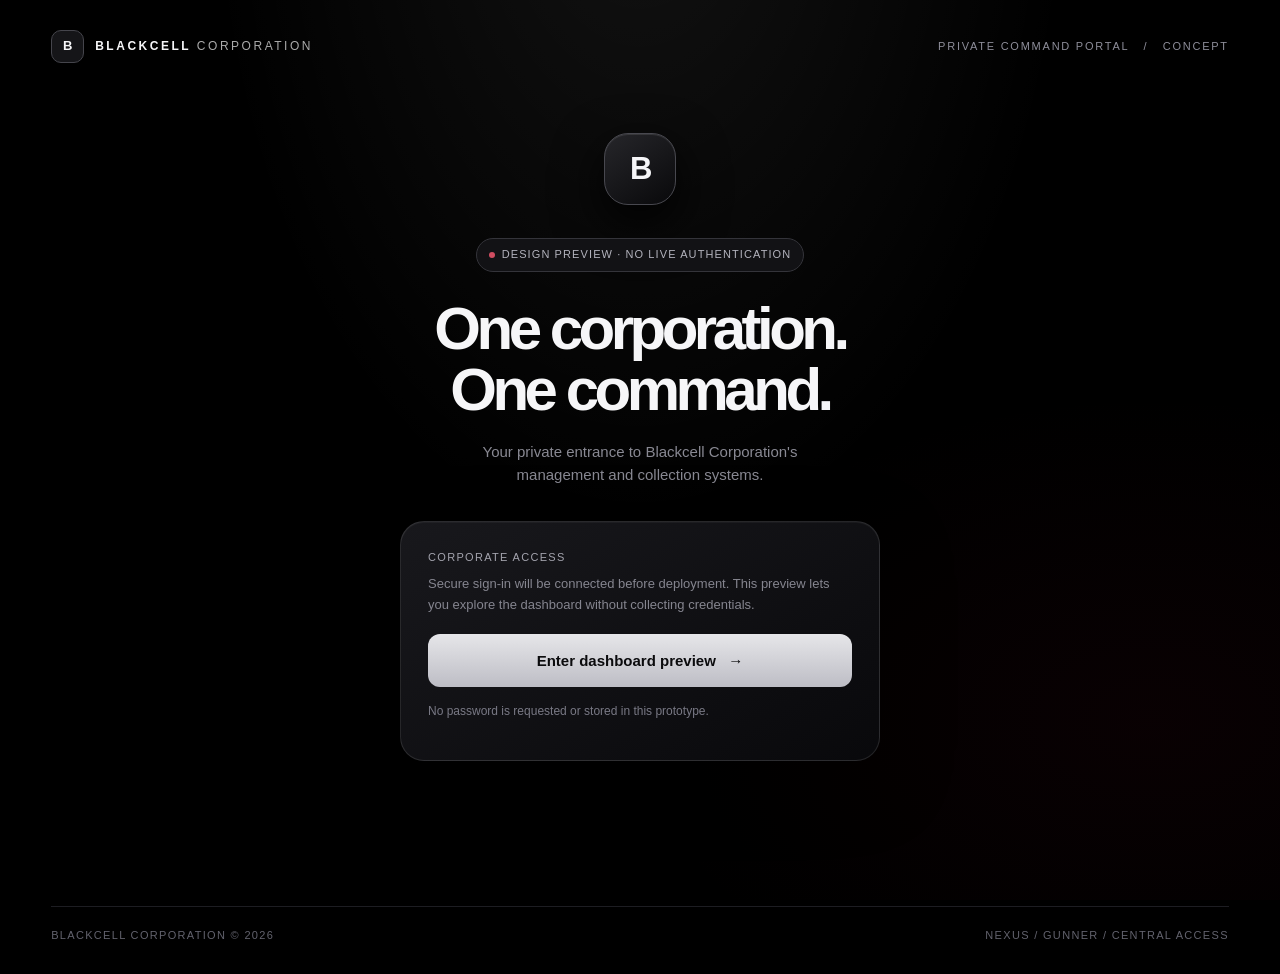
==== index.html @ 1ad99048 "Add files via upload" ====
<!doctype html>
<html lang="en"><head><meta charset="utf-8"><meta name="viewport" content="width=device-width, initial-scale=1"><meta name="theme-color" content="#000000"><title>BLACKCELL CORPORATION — Command Portal</title>
<style>
:root{color-scheme:dark;--bg:#000;--white:#f6f6f8;--muted:#85858f;--line:rgba(255,255,255,.115);--glass:rgba(22,22,26,.68);--ruby:#9e2639;--ruby2:#d44c60}*{box-sizing:border-box}html{min-height:100%;background:#000}body{margin:0;background:#000;color:var(--white);font:15px/1.55 -apple-system,BlinkMacSystemFont,"Segoe UI",sans-serif;min-height:100vh}button,a{font:inherit}button{cursor:pointer}a{text-decoration:none;color:inherit}.ambient{position:fixed;inset:0;pointer-events:none;background:radial-gradient(ellipse at 50% -18%,rgba(255,255,255,.075),transparent 48%),radial-gradient(ellipse at 90% 80%,rgba(119,11,33,.075),transparent 32%)}.frame{position:relative;max-width:1340px;margin:auto;padding:30px clamp(19px,4vw,68px)}.top{display:flex;justify-content:space-between;align-items:center;gap:20px}.brand{display:flex;align-items:center;gap:11px;letter-spacing:.21em;font-weight:800;font-size:12px}.brandicon{width:33px;height:33px;border:1px solid #45454c;border-radius:10px;display:grid;place-items:center;font-size:13px;letter-spacing:0;background:#151518}.mini{font-size:11px;letter-spacing:.16em;text-transform:uppercase;color:#8e8e9a}.quietbtn{border:1px solid var(--line);background:#101012;color:#c9c9d2;padding:10px 15px;border-radius:12px}.quietbtn:hover,.secondary:hover{border-color:#aaa}.auth{min-height:calc(100vh - 112px);display:flex;align-items:center;justify-content:center;padding:70px 0 90px}.login{width:min(480px,100%);text-align:center}.emblem{width:72px;height:72px;border-radius:24px;margin:0 auto 33px;background:linear-gradient(145deg,#26262a,#09090b);border:1px solid #48484f;box-shadow:0 18px 50px #000, inset 0 1px rgba(255,255,255,.1);display:grid;place-items:center;font-size:31px;font-weight:800;letter-spacing:-.08em}.title{font-size:clamp(38px,7vw,60px);line-height:1.02;font-weight:720;letter-spacing:-.075em;margin:0}.sub{color:#898993;max-width:400px;margin:20px auto 35px}.panel{border:1px solid var(--line);border-radius:24px;background:linear-gradient(150deg,rgba(29,29,34,.83),rgba(10,10,13,.88));box-shadow:0 22px 70px rgba(0,0,0,.45),inset 0 1px rgba(255,255,255,.04);backdrop-filter:blur(22px)}.loginbox{text-align:left;padding:27px}.inputlabel{display:block;font-size:11px;letter-spacing:.12em;color:#a4a4ae;text-transform:uppercase;margin:0 0 8px}input{display:block;background:#09090c;border:1px solid #33333b;border-radius:12px;color:#eee;width:100%;padding:15px 16px;font-size:15px;outline:none;margin-bottom:16px}input:focus{border-color:#b4b4bd}.primary{background:linear-gradient(#e6e6e9,#bdbdc5);color:#0b0b0d;border:0;border-radius:12px;font-weight:750;padding:15px;width:100%;transition:filter .2s}.primary:hover{filter:brightness(1.1)}.muted{color:var(--muted)}.helper{font-size:12px;color:#797985;margin-top:15px}.preview{display:inline-flex;align-items:center;gap:7px;border-radius:100px;border:1px solid #34343a;background:#121215;padding:7px 12px;font-size:11px;letter-spacing:.1em;color:#b3b3bd;margin-bottom:26px}.preview:before{content:'';width:6px;height:6px;background:#d04d61;border-radius:50%}.dash{display:none;padding:70px 0}.dash.visible{display:block}.auth.hidden{display:none}.eye{display:flex;justify-content:space-between;gap:15px;align-items:start;margin-bottom:32px}.dash h1{font-size:clamp(40px,6vw,70px);letter-spacing:-.073em;line-height:1.06;margin:10px 0 16px;font-weight:720}.dash .lead{font-size:15px;color:#9b9ba5;max-width:720px}.status{font-size:11px;border:1px solid #39393f;padding:8px 12px;border-radius:30px;color:#bbbbc4;white-space:nowrap}.dot{display:inline-block;width:7px;height:7px;background:#8fae98;border-radius:50%;margin-right:6px}.cards{display:grid;grid-template-columns:repeat(2,minmax(0,1fr));gap:18px}.card{position:relative;padding:28px;min-height:350px;display:flex;flex-direction:column;overflow:hidden}.card:before{content:'';position:absolute;width:230px;height:230px;border-radius:50%;right:-100px;top:-110px;background:radial-gradient(circle,rgba(255,255,255,.045),transparent 70%);pointer-events:none}.card .id{display:flex;justify-content:space-between;align-items:center}.sym{width:48px;height:48px;border-radius:15px;background:#25252b;display:grid;place-items:center;border:1px solid #42424b;font-size:23px}.tag{font-size:10px;letter-spacing:.12em;color:#babac4;text-transform:uppercase;border:1px solid #34343c;border-radius:30px;padding:7px 9px}.card h2{font-size:34px;letter-spacing:-.055em;line-height:1.08;margin:34px 0 12px}.card p{color:#9999a5;margin:0 0 26px;max-width:420px}.actions{display:flex;flex-wrap:wrap;gap:10px;margin-top:auto}.launch{display:inline-flex;align-items:center;justify-content:center;border:1px solid #9c9ca6;background:#d4d4da;color:#0b0b0c;border-radius:12px;font-weight:750;padding:12px 18px}.launch:hover{background:white}.secondary{background:#17171d;border:1px solid #3c3c45;color:#d6d6dd;border-radius:12px;padding:12px 18px}.lower{display:grid;grid-template-columns:1.35fr 1fr;gap:18px;margin-top:18px}.minor{padding:25px}.minor h3{font-size:18px;letter-spacing:-.03em;margin:5px 0 10px}.linkline{display:flex;justify-content:space-between;align-items:center;border-top:1px solid #24242a;padding:13px 0;color:#b7b7c1;gap:10px}.linkline a:hover{color:#fff}.footer{display:flex;justify-content:space-between;flex-wrap:wrap;gap:12px;border-top:1px solid #1d1d22;margin-top:55px;padding-top:20px;font-size:11px;letter-spacing:.12em;text-transform:uppercase;color:#62626d}.warning{margin:24px 0 0;border-left:2px solid #b3495d;padding:12px 15px;background:#180e11;color:#c9a6ae;font-size:12px;border-radius:0 9px 9px 0}.modal{position:fixed;inset:0;background:rgba(0,0,0,.8);display:none;align-items:center;justify-content:center;z-index:4;padding:15px}.modal.show{display:flex}.modalbox{width:min(560px,100%);padding:28px}.modal h3{font-size:25px;margin:0 0 9px;letter-spacing:-.04em}.modal p{color:#adaeb8}.modal input{margin-top:8px}.modal button{margin-top:4px}.hide{display:none!important}@media(max-width:760px){.cards,.lower{grid-template-columns:1fr}.dash{padding-top:42px}.eye{flex-wrap:wrap}.card{min-height:310px}.top .mini{display:none}.card h2{font-size:31px}}@media(prefers-reduced-motion:reduce){*{scroll-behavior:auto!important;transition:none!important}}
</style></head>
<body><div class="ambient"></div><div class="frame"><header class="top"><a class="brand" href="index.html" aria-label="Blackcell Corporation"><span class="brandicon">B</span><span>BLACKCELL <span style="font-weight:400;color:#aaa">CORPORATION</span></span></a><div class="mini">PRIVATE COMMAND PORTAL &nbsp; / &nbsp; CONCEPT</div><button class="quietbtn hide" id="signout">Sign out</button></header>
<main><section class="auth" id="auth"><div class="login"><div class="emblem">B</div><div class="preview">DESIGN PREVIEW · NO LIVE AUTHENTICATION</div><h1 class="title">One corporation.<br>One command.</h1><p class="sub">Your private entrance to Blackcell Corporation's management and collection systems.</p><div class="panel loginbox"><div class="inputlabel">Corporate access</div><p class="muted" style="margin:0 0 19px;font-size:13px">Secure sign-in will be connected before deployment. This preview lets you explore the dashboard without collecting credentials.</p><button class="primary" id="demo">Enter dashboard preview &nbsp; →</button><p class="helper">No password is requested or stored in this prototype.</p></div></div></section>
<section class="dash" id="dash"><div class="eye"><div><div class="mini">BLACKCELL CORPORATION / ADMIN COMMAND</div><h1>Command Center<span style="color:#aa3043">.</span></h1><p class="lead">One central entrance. Two independent systems. Keep NEXUS operations and Gunner's collections separate while opening either workspace in a single click.</p></div><div class="status"><span class="dot"></span> PRIVATE PREVIEW</div></div>
<div class="cards"><article class="panel card"><div class="id"><div class="sym">▦</div><span class="tag">Management system</span></div><h2>NEXUS</h2><p>BLACKCELL CORPORATION · Inmate profiles, facilities, communications, financial center, reports, and operational management.</p><div class="actions"><button class="launch" id="nexusLaunch">Open NEXUS &nbsp; ↗</button><button class="secondary" id="nexusConfigure">Set NEXUS link</button></div></article>
<article class="panel card"><div class="id"><div class="sym">◇</div><span class="tag">Collection system</span></div><h2>Gunner Thompson</h2><p>Uniform and inmate galleries, personal ratings, photo analysis, biography, and the evolving Gunner AI experience.</p><div class="actions"><a class="launch" href="https://pjs7zyw62m-del.github.io/Gunner-Collection-Portal/" target="_blank" rel="noopener noreferrer">Open Collections &nbsp; ↗</a><a class="secondary" href="https://pjs7zyw62m-del.github.io/Gunner-Thompson-AI/" target="_blank" rel="noopener noreferrer">Open AI Chat ↗</a></div></article></div>
<div class="lower"><section class="panel minor"><div class="mini">QUICK ACCESS</div><h3>Your workspaces</h3><div class="linkline"><span>Gunner · Uniform Gallery</span><a href="https://pjs7zyw62m-del.github.io/Gunner-Collection-Portal/uniforms.html" target="_blank" rel="noopener noreferrer">Launch ↗</a></div><div class="linkline"><span>Gunner · Inmate Gallery</span><a href="https://pjs7zyw62m-del.github.io/Gunner-Collection-Portal/inmates.html" target="_blank" rel="noopener noreferrer">Launch ↗</a></div><div class="linkline"><span>Gunner · Live Dolphin Chat</span><a href="https://pjs7zyw62m-del.github.io/Gunner-Thompson-AI/" target="_blank" rel="noopener noreferrer">Launch ↗</a></div></section><section class="panel minor"><div class="mini">SYSTEM NOTES</div><h3>Designed to stay separate</h3><p class="muted">Your existing NEXUS and Gunner websites remain on their current repositories. This portal is a central launch point—not a replacement for either system.</p><p class="muted" style="font-size:12px">Phase 2 will connect your actual login and carefully migrate the custom domain after confirming the NEXUS destination.</p></section></div>
<div class="warning"><strong>Prototype security notice:</strong> This demo is not an authentication system. Do not deploy it to blackcellcorp.com as a private login until server-verified authentication and access rules are connected. The NEXUS destination must also be confirmed before moving the current domain.</div>
</section></main><footer class="footer"><span>BLACKCELL CORPORATION © 2026</span><span>NEXUS / GUNNER / CENTRAL ACCESS</span></footer></div>
<div class="modal" id="linkModal" role="dialog" aria-modal="true" aria-labelledby="modalTitle"><div class="panel modalbox"><div class="mini">NEXUS DESTINATION</div><h3 id="modalTitle">Set your NEXUS URL</h3><p>This setting is only saved in your current browser for this preview. Use the actual non-portal URL for NEXUS so the two sites don't loop back to each other.</p><label for="nexusUrl" class="inputlabel">NEXUS WEBSITE URL</label><input id="nexusUrl" type="url" placeholder="https://..." spellcheck="false"><p class="helper" id="urlError" aria-live="polite"></p><div class="actions" style="justify-content:flex-end"><button class="secondary" id="cancelModal">Cancel</button><button class="launch" id="saveModal">Save URL</button></div></div></div>
<script>
(()=>{'use strict';const $=x=>document.getElementById(x);const auth=$('auth'),dash=$('dash'),signout=$('signout'),modal=$('linkModal');function showDashboard(on){auth.classList.toggle('hidden',on);dash.classList.toggle('visible',on);signout.classList.toggle('hide',!on);window.scrollTo(0,0)}$('demo').addEventListener('click',()=>showDashboard(true));signout.addEventListener('click',()=>showDashboard(false));function validUrl(v){try{let u=new URL(v);return (u.protocol==='https:'||u.protocol==='http:')?u.href:null}catch{return null}}const key='blackcell_portal_preview_nexus_url';function saved(){try{return localStorage.getItem(key)||''}catch{return ''}}function store(v){try{localStorage.setItem(key,v);return true}catch{return false}}function openModal(){$('nexusUrl').value=saved();$('urlError').textContent='';modal.classList.add('show');$('nexusUrl').focus()}function closeModal(){modal.classList.remove('show')}$('nexusConfigure').addEventListener('click',openModal);$('nexusLaunch').addEventListener('click',()=>{const url=validUrl(saved());if(!url){openModal();return}window.open(url,'_blank','noopener,noreferrer')});$('cancelModal').addEventListener('click',closeModal);$('saveModal').addEventListener('click',()=>{let url=validUrl($('nexusUrl').value.trim());if(!url){$('urlError').textContent='Enter a complete URL starting with https://';return}if(new URL(url).hostname.replace(/^www\./,'')==='blackcellcorp.com'){$('urlError').textContent='That address will become this portal. Choose NEXUS’s own destination URL instead.';return}if(store(url)){closeModal()}else{$('urlError').textContent='Browser storage unavailable. This preview cannot remember the link.'}});modal.addEventListener('click',e=>{if(e.target===modal)closeModal()});document.addEventListener('keydown',e=>{if(e.key==='Escape')closeModal()});})();
</script></body></html>
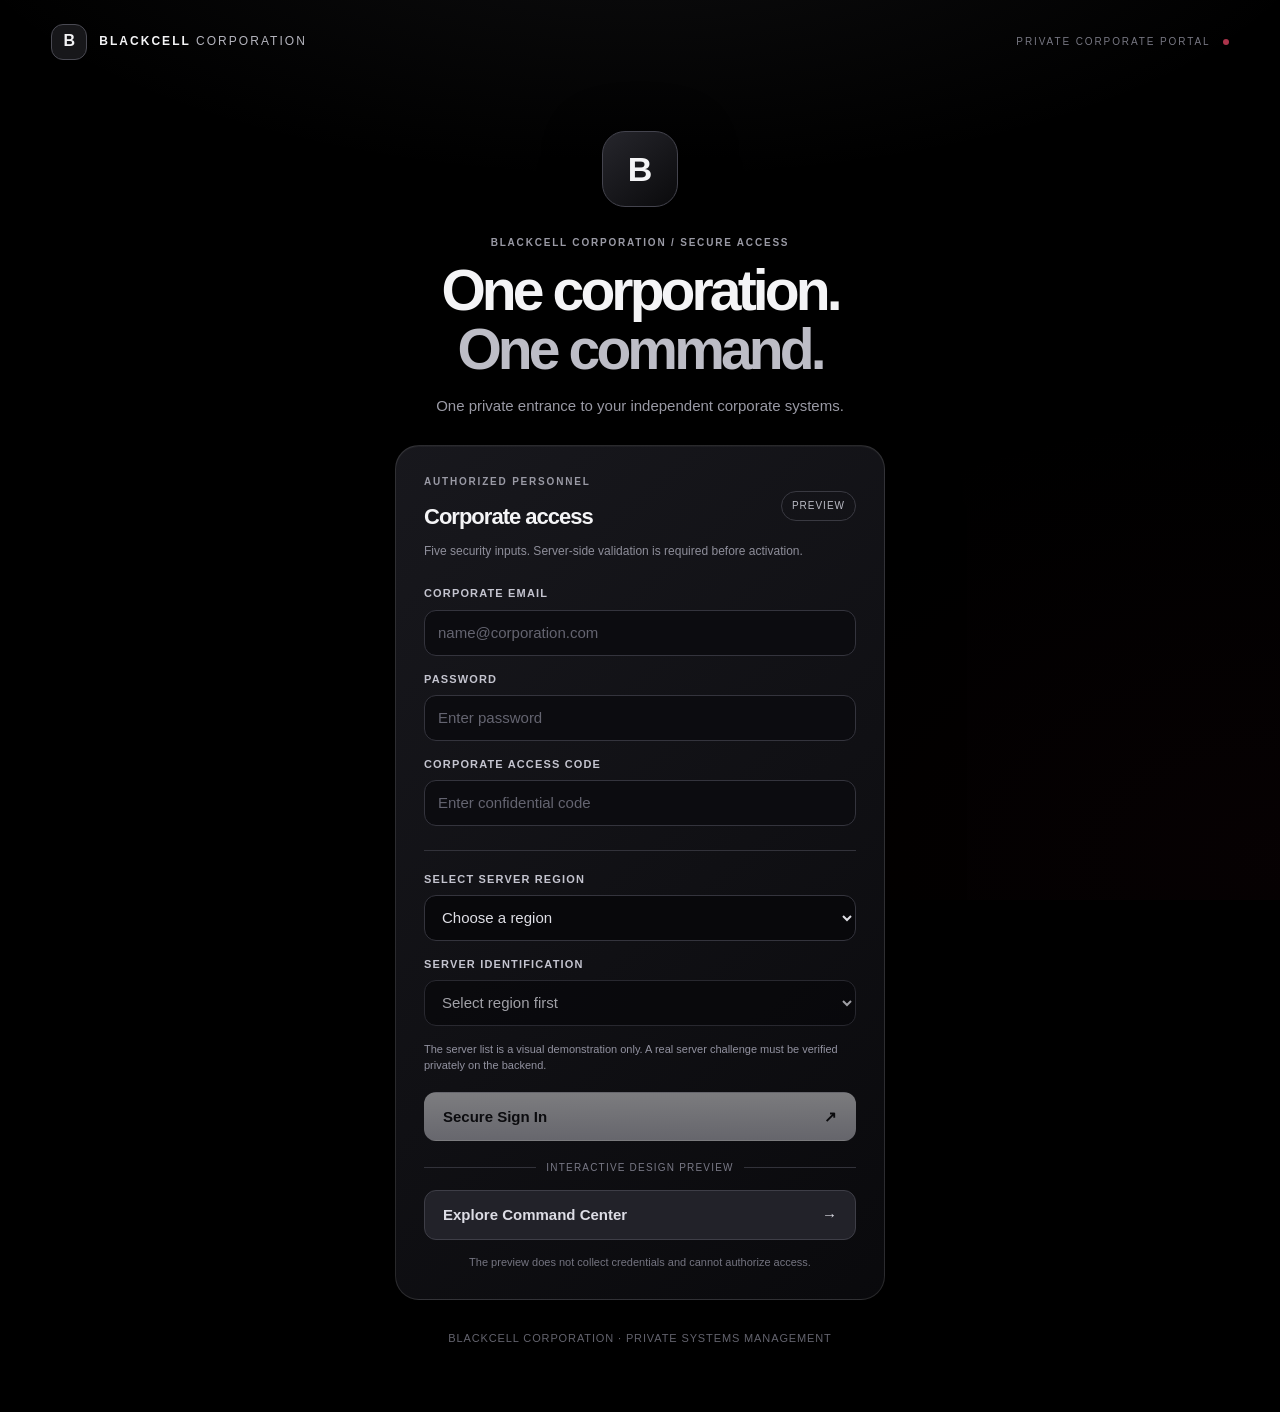
==== commit 2995b7b8: "Add files via upload" ====
--- a/index.html
+++ b/index.html
@@ -1,17 +1 @@
-<!doctype html>
-<html lang="en"><head><meta charset="utf-8"><meta name="viewport" content="width=device-width, initial-scale=1"><meta name="theme-color" content="#000000"><title>BLACKCELL CORPORATION — Command Portal</title>
-<style>
-:root{color-scheme:dark;--bg:#000;--white:#f6f6f8;--muted:#85858f;--line:rgba(255,255,255,.115);--glass:rgba(22,22,26,.68);--ruby:#9e2639;--ruby2:#d44c60}*{box-sizing:border-box}html{min-height:100%;background:#000}body{margin:0;background:#000;color:var(--white);font:15px/1.55 -apple-system,BlinkMacSystemFont,"Segoe UI",sans-serif;min-height:100vh}button,a{font:inherit}button{cursor:pointer}a{text-decoration:none;color:inherit}.ambient{position:fixed;inset:0;pointer-events:none;background:radial-gradient(ellipse at 50% -18%,rgba(255,255,255,.075),transparent 48%),radial-gradient(ellipse at 90% 80%,rgba(119,11,33,.075),transparent 32%)}.frame{position:relative;max-width:1340px;margin:auto;padding:30px clamp(19px,4vw,68px)}.top{display:flex;justify-content:space-between;align-items:center;gap:20px}.brand{display:flex;align-items:center;gap:11px;letter-spacing:.21em;font-weight:800;font-size:12px}.brandicon{width:33px;height:33px;border:1px solid #45454c;border-radius:10px;display:grid;place-items:center;font-size:13px;letter-spacing:0;background:#151518}.mini{font-size:11px;letter-spacing:.16em;text-transform:uppercase;color:#8e8e9a}.quietbtn{border:1px solid var(--line);background:#101012;color:#c9c9d2;padding:10px 15px;border-radius:12px}.quietbtn:hover,.secondary:hover{border-color:#aaa}.auth{min-height:calc(100vh - 112px);display:flex;align-items:center;justify-content:center;padding:70px 0 90px}.login{width:min(480px,100%);text-align:center}.emblem{width:72px;height:72px;border-radius:24px;margin:0 auto 33px;background:linear-gradient(145deg,#26262a,#09090b);border:1px solid #48484f;box-shadow:0 18px 50px #000, inset 0 1px rgba(255,255,255,.1);display:grid;place-items:center;font-size:31px;font-weight:800;letter-spacing:-.08em}.title{font-size:clamp(38px,7vw,60px);line-height:1.02;font-weight:720;letter-spacing:-.075em;margin:0}.sub{color:#898993;max-width:400px;margin:20px auto 35px}.panel{border:1px solid var(--line);border-radius:24px;background:linear-gradient(150deg,rgba(29,29,34,.83),rgba(10,10,13,.88));box-shadow:0 22px 70px rgba(0,0,0,.45),inset 0 1px rgba(255,255,255,.04);backdrop-filter:blur(22px)}.loginbox{text-align:left;padding:27px}.inputlabel{display:block;font-size:11px;letter-spacing:.12em;color:#a4a4ae;text-transform:uppercase;margin:0 0 8px}input{display:block;background:#09090c;border:1px solid #33333b;border-radius:12px;color:#eee;width:100%;padding:15px 16px;font-size:15px;outline:none;margin-bottom:16px}input:focus{border-color:#b4b4bd}.primary{background:linear-gradient(#e6e6e9,#bdbdc5);color:#0b0b0d;border:0;border-radius:12px;font-weight:750;padding:15px;width:100%;transition:filter .2s}.primary:hover{filter:brightness(1.1)}.muted{color:var(--muted)}.helper{font-size:12px;color:#797985;margin-top:15px}.preview{display:inline-flex;align-items:center;gap:7px;border-radius:100px;border:1px solid #34343a;background:#121215;padding:7px 12px;font-size:11px;letter-spacing:.1em;color:#b3b3bd;margin-bottom:26px}.preview:before{content:'';width:6px;height:6px;background:#d04d61;border-radius:50%}.dash{display:none;padding:70px 0}.dash.visible{display:block}.auth.hidden{display:none}.eye{display:flex;justify-content:space-between;gap:15px;align-items:start;margin-bottom:32px}.dash h1{font-size:clamp(40px,6vw,70px);letter-spacing:-.073em;line-height:1.06;margin:10px 0 16px;font-weight:720}.dash .lead{font-size:15px;color:#9b9ba5;max-width:720px}.status{font-size:11px;border:1px solid #39393f;padding:8px 12px;border-radius:30px;color:#bbbbc4;white-space:nowrap}.dot{display:inline-block;width:7px;height:7px;background:#8fae98;border-radius:50%;margin-right:6px}.cards{display:grid;grid-template-columns:repeat(2,minmax(0,1fr));gap:18px}.card{position:relative;padding:28px;min-height:350px;display:flex;flex-direction:column;overflow:hidden}.card:before{content:'';position:absolute;width:230px;height:230px;border-radius:50%;right:-100px;top:-110px;background:radial-gradient(circle,rgba(255,255,255,.045),transparent 70%);pointer-events:none}.card .id{display:flex;justify-content:space-between;align-items:center}.sym{width:48px;height:48px;border-radius:15px;background:#25252b;display:grid;place-items:center;border:1px solid #42424b;font-size:23px}.tag{font-size:10px;letter-spacing:.12em;color:#babac4;text-transform:uppercase;border:1px solid #34343c;border-radius:30px;padding:7px 9px}.card h2{font-size:34px;letter-spacing:-.055em;line-height:1.08;margin:34px 0 12px}.card p{color:#9999a5;margin:0 0 26px;max-width:420px}.actions{display:flex;flex-wrap:wrap;gap:10px;margin-top:auto}.launch{display:inline-flex;align-items:center;justify-content:center;border:1px solid #9c9ca6;background:#d4d4da;color:#0b0b0c;border-radius:12px;font-weight:750;padding:12px 18px}.launch:hover{background:white}.secondary{background:#17171d;border:1px solid #3c3c45;color:#d6d6dd;border-radius:12px;padding:12px 18px}.lower{display:grid;grid-template-columns:1.35fr 1fr;gap:18px;margin-top:18px}.minor{padding:25px}.minor h3{font-size:18px;letter-spacing:-.03em;margin:5px 0 10px}.linkline{display:flex;justify-content:space-between;align-items:center;border-top:1px solid #24242a;padding:13px 0;color:#b7b7c1;gap:10px}.linkline a:hover{color:#fff}.footer{display:flex;justify-content:space-between;flex-wrap:wrap;gap:12px;border-top:1px solid #1d1d22;margin-top:55px;padding-top:20px;font-size:11px;letter-spacing:.12em;text-transform:uppercase;color:#62626d}.warning{margin:24px 0 0;border-left:2px solid #b3495d;padding:12px 15px;background:#180e11;color:#c9a6ae;font-size:12px;border-radius:0 9px 9px 0}.modal{position:fixed;inset:0;background:rgba(0,0,0,.8);display:none;align-items:center;justify-content:center;z-index:4;padding:15px}.modal.show{display:flex}.modalbox{width:min(560px,100%);padding:28px}.modal h3{font-size:25px;margin:0 0 9px;letter-spacing:-.04em}.modal p{color:#adaeb8}.modal input{margin-top:8px}.modal button{margin-top:4px}.hide{display:none!important}@media(max-width:760px){.cards,.lower{grid-template-columns:1fr}.dash{padding-top:42px}.eye{flex-wrap:wrap}.card{min-height:310px}.top .mini{display:none}.card h2{font-size:31px}}@media(prefers-reduced-motion:reduce){*{scroll-behavior:auto!important;transition:none!important}}
-</style></head>
-<body><div class="ambient"></div><div class="frame"><header class="top"><a class="brand" href="index.html" aria-label="Blackcell Corporation"><span class="brandicon">B</span><span>BLACKCELL <span style="font-weight:400;color:#aaa">CORPORATION</span></span></a><div class="mini">PRIVATE COMMAND PORTAL &nbsp; / &nbsp; CONCEPT</div><button class="quietbtn hide" id="signout">Sign out</button></header>
-<main><section class="auth" id="auth"><div class="login"><div class="emblem">B</div><div class="preview">DESIGN PREVIEW · NO LIVE AUTHENTICATION</div><h1 class="title">One corporation.<br>One command.</h1><p class="sub">Your private entrance to Blackcell Corporation's management and collection systems.</p><div class="panel loginbox"><div class="inputlabel">Corporate access</div><p class="muted" style="margin:0 0 19px;font-size:13px">Secure sign-in will be connected before deployment. This preview lets you explore the dashboard without collecting credentials.</p><button class="primary" id="demo">Enter dashboard preview &nbsp; →</button><p class="helper">No password is requested or stored in this prototype.</p></div></div></section>
-<section class="dash" id="dash"><div class="eye"><div><div class="mini">BLACKCELL CORPORATION / ADMIN COMMAND</div><h1>Command Center<span style="color:#aa3043">.</span></h1><p class="lead">One central entrance. Two independent systems. Keep NEXUS operations and Gunner's collections separate while opening either workspace in a single click.</p></div><div class="status"><span class="dot"></span> PRIVATE PREVIEW</div></div>
-<div class="cards"><article class="panel card"><div class="id"><div class="sym">▦</div><span class="tag">Management system</span></div><h2>NEXUS</h2><p>BLACKCELL CORPORATION · Inmate profiles, facilities, communications, financial center, reports, and operational management.</p><div class="actions"><button class="launch" id="nexusLaunch">Open NEXUS &nbsp; ↗</button><button class="secondary" id="nexusConfigure">Set NEXUS link</button></div></article>
-<article class="panel card"><div class="id"><div class="sym">◇</div><span class="tag">Collection system</span></div><h2>Gunner Thompson</h2><p>Uniform and inmate galleries, personal ratings, photo analysis, biography, and the evolving Gunner AI experience.</p><div class="actions"><a class="launch" href="https://pjs7zyw62m-del.github.io/Gunner-Collection-Portal/" target="_blank" rel="noopener noreferrer">Open Collections &nbsp; ↗</a><a class="secondary" href="https://pjs7zyw62m-del.github.io/Gunner-Thompson-AI/" target="_blank" rel="noopener noreferrer">Open AI Chat ↗</a></div></article></div>
-<div class="lower"><section class="panel minor"><div class="mini">QUICK ACCESS</div><h3>Your workspaces</h3><div class="linkline"><span>Gunner · Uniform Gallery</span><a href="https://pjs7zyw62m-del.github.io/Gunner-Collection-Portal/uniforms.html" target="_blank" rel="noopener noreferrer">Launch ↗</a></div><div class="linkline"><span>Gunner · Inmate Gallery</span><a href="https://pjs7zyw62m-del.github.io/Gunner-Collection-Portal/inmates.html" target="_blank" rel="noopener noreferrer">Launch ↗</a></div><div class="linkline"><span>Gunner · Live Dolphin Chat</span><a href="https://pjs7zyw62m-del.github.io/Gunner-Thompson-AI/" target="_blank" rel="noopener noreferrer">Launch ↗</a></div></section><section class="panel minor"><div class="mini">SYSTEM NOTES</div><h3>Designed to stay separate</h3><p class="muted">Your existing NEXUS and Gunner websites remain on their current repositories. This portal is a central launch point—not a replacement for either system.</p><p class="muted" style="font-size:12px">Phase 2 will connect your actual login and carefully migrate the custom domain after confirming the NEXUS destination.</p></section></div>
-<div class="warning"><strong>Prototype security notice:</strong> This demo is not an authentication system. Do not deploy it to blackcellcorp.com as a private login until server-verified authentication and access rules are connected. The NEXUS destination must also be confirmed before moving the current domain.</div>
-</section></main><footer class="footer"><span>BLACKCELL CORPORATION © 2026</span><span>NEXUS / GUNNER / CENTRAL ACCESS</span></footer></div>
-<div class="modal" id="linkModal" role="dialog" aria-modal="true" aria-labelledby="modalTitle"><div class="panel modalbox"><div class="mini">NEXUS DESTINATION</div><h3 id="modalTitle">Set your NEXUS URL</h3><p>This setting is only saved in your current browser for this preview. Use the actual non-portal URL for NEXUS so the two sites don't loop back to each other.</p><label for="nexusUrl" class="inputlabel">NEXUS WEBSITE URL</label><input id="nexusUrl" type="url" placeholder="https://..." spellcheck="false"><p class="helper" id="urlError" aria-live="polite"></p><div class="actions" style="justify-content:flex-end"><button class="secondary" id="cancelModal">Cancel</button><button class="launch" id="saveModal">Save URL</button></div></div></div>
-<script>
-(()=>{'use strict';const $=x=>document.getElementById(x);const auth=$('auth'),dash=$('dash'),signout=$('signout'),modal=$('linkModal');function showDashboard(on){auth.classList.toggle('hidden',on);dash.classList.toggle('visible',on);signout.classList.toggle('hide',!on);window.scrollTo(0,0)}$('demo').addEventListener('click',()=>showDashboard(true));signout.addEventListener('click',()=>showDashboard(false));function validUrl(v){try{let u=new URL(v);return (u.protocol==='https:'||u.protocol==='http:')?u.href:null}catch{return null}}const key='blackcell_portal_preview_nexus_url';function saved(){try{return localStorage.getItem(key)||''}catch{return ''}}function store(v){try{localStorage.setItem(key,v);return true}catch{return false}}function openModal(){$('nexusUrl').value=saved();$('urlError').textContent='';modal.classList.add('show');$('nexusUrl').focus()}function closeModal(){modal.classList.remove('show')}$('nexusConfigure').addEventListener('click',openModal);$('nexusLaunch').addEventListener('click',()=>{const url=validUrl(saved());if(!url){openModal();return}window.open(url,'_blank','noopener,noreferrer')});$('cancelModal').addEventListener('click',closeModal);$('saveModal').addEventListener('click',()=>{let url=validUrl($('nexusUrl').value.trim());if(!url){$('urlError').textContent='Enter a complete URL starting with https://';return}if(new URL(url).hostname.replace(/^www\./,'')==='blackcellcorp.com'){$('urlError').textContent='That address will become this portal. Choose NEXUS’s own destination URL instead.';return}if(store(url)){closeModal()}else{$('urlError').textContent='Browser storage unavailable. This preview cannot remember the link.'}});modal.addEventListener('click',e=>{if(e.target===modal)closeModal()});document.addEventListener('keydown',e=>{if(e.key==='Escape')closeModal()});})();
-</script></body></html>
+<!doctype html><html lang="en"><head><meta charset="utf-8"><meta name="viewport" content="width=device-width,initial-scale=1"><meta name="theme-color" content="#000000"><title>BLACKCELL CORPORATION | Corporate Access</title><link rel="stylesheet" href="styles.css"></head><body><div class="aura" aria-hidden="true"></div><header class="topbar"><a class="brand" href="index.html"><span class="brand-mark">B</span><span>BLACKCELL <span class="light">CORPORATION</span></span></a><span class="topstatus">PRIVATE CORPORATE PORTAL <span class="dot-red"></span></span></header><main class="login-shell"><div class="login-wrap"><div class="hero-mark">B</div><p class="eyebrow">BLACKCELL CORPORATION / SECURE ACCESS</p><h1>One corporation.<br><span class="gradient">One command.</span></h1><p class="lede">One private entrance to your independent corporate systems.</p><section class="glass login-card" aria-label="Corporate login"><div class="login-heading"><div><p class="eyebrow">AUTHORIZED PERSONNEL</p><h2>Corporate access</h2></div><span class="outline-tag">PREVIEW</span></div><p class="muted caption">Five security inputs. Server-side validation is required before activation.</p><form id="login" autocomplete="off"><label for="email">Corporate email</label><input id="email" type="email" placeholder="name@corporation.com" disabled><label for="password">Password</label><input id="password" type="password" placeholder="Enter password" disabled><label for="access">Corporate access code</label><input id="access" type="password" placeholder="Enter confidential code" disabled><div class="rule"></div><label for="region">Select server region</label><select id="region"><option value="">Choose a region</option><option value="WASHINGTON">WASHINGTON</option><option value="OREGON">OREGON</option><option value="CALIFORNIA">CALIFORNIA</option><option value="NEVADA">NEVADA</option><option value="NEW YORK">NEW YORK</option></select><label for="server">Server identification</label><select id="server" disabled><option value="">Select region first</option></select><div class="form-notice">The server list is a visual demonstration only. A real server challenge must be verified privately on the backend.</div><button class="primary" type="submit" disabled>Secure Sign In <span>↗</span></button></form><div class="preview-divider"><span>INTERACTIVE DESIGN PREVIEW</span></div><a class="secondary full" href="dashboard.html">Explore Command Center <span>→</span></a><p class="safety">The preview does not collect credentials and cannot authorize access.</p></section><p class="footnote">BLACKCELL CORPORATION · PRIVATE SYSTEMS MANAGEMENT</p></div></main><script src="portal.js" defer></script></body></html>
--- a/styles.css
+++ b/styles.css
@@ -0,0 +1 @@
+:root{color-scheme:dark;--line:rgba(255,255,255,.12);--text:#f4f4f6;--muted:#8e8e9a;--ruby:#ac344b}*{box-sizing:border-box}html,body{min-height:100%;margin:0}html{background:#000}body{background:#000;color:var(--text);font:15px/1.55 -apple-system,BlinkMacSystemFont,"Segoe UI",sans-serif}button,input,select{font:inherit}button,a{cursor:pointer}button:disabled{cursor:not-allowed}a{color:inherit;text-decoration:none}button:focus-visible,a:focus-visible,input:focus-visible,select:focus-visible{outline:2px solid #dedee5;outline-offset:3px}.aura{position:fixed;inset:0;pointer-events:none;background:radial-gradient(ellipse 55% 32% at 50% -12%,rgba(150,150,164,.095),transparent),radial-gradient(ellipse 55% 50% at 100% 95%,rgba(110,20,39,.06),transparent)}.topbar{height:83px;max-width:1420px;margin:auto;padding:0 clamp(18px,4vw,70px);display:flex;align-items:center;justify-content:space-between;position:relative;z-index:2}.brand{display:flex;align-items:center;gap:12px;font-size:12px;font-weight:760;letter-spacing:.17em;white-space:nowrap}.brand-mark{display:grid;place-items:center;border:1px solid #4a4a53;background:#17171a;width:36px;height:36px;border-radius:12px;font-size:16px;letter-spacing:0}.light{color:#b5b5be;font-weight:420}.topstatus{color:#777782;font-size:10px;letter-spacing:.19em}.dot-red{display:inline-block;width:6px;height:6px;border-radius:50%;background:var(--ruby);margin-left:8px}.login-shell{max-width:1200px;min-height:calc(100vh - 83px);margin:auto;padding:48px 20px 65px;display:flex;justify-content:center;align-items:center;position:relative}.login-wrap{width:min(490px,100%);text-align:center}.hero-mark{height:76px;width:76px;border-radius:23px;display:grid;place-items:center;margin:0 auto 28px;border:1px solid #44444e;background:linear-gradient(140deg,#26262c,#0a0a0c);box-shadow:0 15px 55px #000;font-size:34px;font-weight:750}.eyebrow{font-size:10px;color:#9a9aa5;letter-spacing:.18em;font-weight:650;margin:0 0 10px}.login-wrap h1{font-size:clamp(37px,6vw,57px);letter-spacing:-.068em;line-height:1.04;margin:0;font-weight:720}.gradient{color:#bdbdc6}.lede{color:#9c9ca7;margin:15px auto 28px;max-width:530px}.glass{border:1px solid var(--line);border-radius:24px;background:linear-gradient(140deg,rgba(27,27,33,.88),rgba(10,10,13,.96));box-shadow:0 25px 75px rgba(0,0,0,.4),inset 0 1px rgba(255,255,255,.04);backdrop-filter:blur(16px)}.login-card{padding:28px;text-align:left}.login-heading{display:flex;justify-content:space-between;align-items:center;gap:12px}.login-heading h2{font-size:22px;letter-spacing:-.045em;margin:0 0 4px}.outline-tag,.preview-pill{border:1px solid #393941;border-radius:100px;padding:6px 10px;color:#bbbcc6;font-size:10px;letter-spacing:.1em;white-space:nowrap}.muted{color:var(--muted)}.caption{font-size:12px;margin:4px 0 25px}.login-card label,.dialog label{display:block;color:#c4c4cf;font-size:11px;font-weight:650;letter-spacing:.105em;text-transform:uppercase;margin:15px 0 7px}.login-card input,.login-card select,.dialog input{background:#08080b;color:#dedee5;border:1px solid #34343d;border-radius:12px;display:block;width:100%;height:46px;padding:0 13px}.login-card input:disabled{opacity:1;color:#6c6c77;background:#0c0c10}.login-card input::placeholder{color:#646470}.login-card select:disabled{opacity:.7}.rule{height:1px;background:#32323a;margin:24px 0 20px}.form-notice{font-size:11px;color:#9292a0;margin:15px 0 18px;line-height:1.5}.primary,.secondary{border-radius:12px;min-height:46px;display:inline-flex;align-items:center;justify-content:space-between;gap:16px;padding:12px 18px;font-weight:720;border:1px solid transparent}.primary{background:linear-gradient(#e9e9eb,#bebec7);color:#09090b}.primary:disabled{opacity:.5}.secondary{background:#222229;border-color:#3e3e47;color:#dddde5}.primary:not(:disabled):hover{filter:brightness(1.09)}.secondary:hover{border-color:#8f8f9c}.login-card .primary,.full{width:100%}.preview-divider{display:flex;align-items:center;gap:10px;margin:19px 0 15px;color:#797986;letter-spacing:.12em;font-size:10px;white-space:nowrap}.preview-divider:before,.preview-divider:after{content:"";height:1px;background:#32323a;flex:1}.safety,.footnote{color:#747480;font-size:11px;text-align:center}.safety{margin:14px 0 0}.footnote{margin:30px 0 0;letter-spacing:.08em}.dashboard-shell{max-width:1270px;margin:auto;padding:80px clamp(20px,5vw,75px) 75px;position:relative}.dash-intro{display:flex;justify-content:space-between;align-items:flex-start;gap:25px;margin-bottom:34px}.dash-intro h1{font-size:clamp(44px,7vw,70px);letter-spacing:-.075em;line-height:1;margin:13px 0}.dash-intro .lede{margin:0}.ruby{color:var(--ruby)}.status-pill{flex-shrink:0;border:1px solid #3d3d45;border-radius:100px;padding:9px 13px;font-size:10px;letter-spacing:.08em;color:#bcbcc7}.green-dot{display:inline-block;width:7px;height:7px;background:#80a891;border-radius:50%;margin-right:6px}.system-grid{display:grid;grid-template-columns:1fr 1fr;gap:20px}.system-card{min-height:370px;padding:30px;display:flex;flex-direction:column;justify-content:space-between;transition:transform .2s,border-color .2s}.system-card:hover{transform:translateY(-2px);border-color:#55555e}.card-top{display:flex;align-items:center;justify-content:space-between}.card-icon{width:51px;height:51px;display:grid;place-items:center;background:#26262d;border:1px solid #41414d;border-radius:16px;font-size:26px}.system-card h2{font-size:42px;letter-spacing:-.065em;margin:8px 0 9px}.card-copy{color:#a0a0ad;max-width:430px;font-size:14px;margin:0}.card-actions{display:flex;flex-wrap:wrap;gap:9px;margin-top:35px}.compact{min-height:42px;padding:10px 16px;font-size:13px}.info-line{display:flex;justify-content:space-between;gap:15px;flex-wrap:wrap;color:#777783;font-size:11px;margin-top:20px}.security-warning{margin-top:46px;padding:15px 19px;border-left:2px solid var(--ruby);background:#180d12;border-radius:0 8px 8px 0;color:#c5a2aa;font-size:12px}.top-actions{display:flex;align-items:center;gap:12px}.round{width:41px;height:41px;border-radius:12px;border:1px solid #42424a;background:#19191e;color:#e6e6ed;font-size:19px}.drawer{position:fixed;z-index:6;right:0;top:0;bottom:0;width:min(380px,90vw);background:linear-gradient(165deg,#202025,#08080a);border-left:1px solid #43434b;box-shadow:-25px 0 80px #000;transform:translateX(105%);transition:transform .25s;padding:28px}.drawer.open{transform:translateX(0)}.drawer-header{display:flex;justify-content:space-between;align-items:center;gap:10px;margin-bottom:28px}.drawer-header h2{font-size:22px;margin:0;letter-spacing:-.045em}.drawer-item{border:0;border-top:1px solid #33333b;background:transparent;color:#e3e3e9;display:flex;justify-content:space-between;width:100%;text-align:left;padding:17px 4px;font-size:14px}.drawer-item:hover{color:#fff}.drawer-item.signout{color:#d59aa6}.drawer-note{border:1px solid #3b3b43;border-radius:12px;color:#a4a4b0;background:#17171b;font-size:12px;padding:17px;margin-top:22px}.scrim,.dialog-backdrop{position:fixed;inset:0;background:#000b;z-index:5;display:none}.scrim.show,.dialog-backdrop.show{display:block}.dialog-backdrop{z-index:9;place-items:center;padding:18px}.dialog-backdrop.show{display:grid}.dialog{width:min(520px,100%);padding:29px}.dialog h2{font-size:26px;margin:0}.dialog-actions{display:flex;justify-content:flex-end;gap:12px;margin-top:23px}.error{color:#ed9cab;font-size:12px;min-height:17px}@media(max-width:760px){.system-grid{grid-template-columns:1fr}.system-card{min-height:310px}.dash-intro{display:block}.status-pill{display:inline-block;margin-top:22px}.dashboard-shell{padding-top:46px}.topstatus{display:none}.preview-pill{display:none}.brand{font-size:10px}.system-card h2{font-size:36px}}@media(prefers-reduced-motion:reduce){*,*:before,*:after{transition:none!important;animation:none!important}}
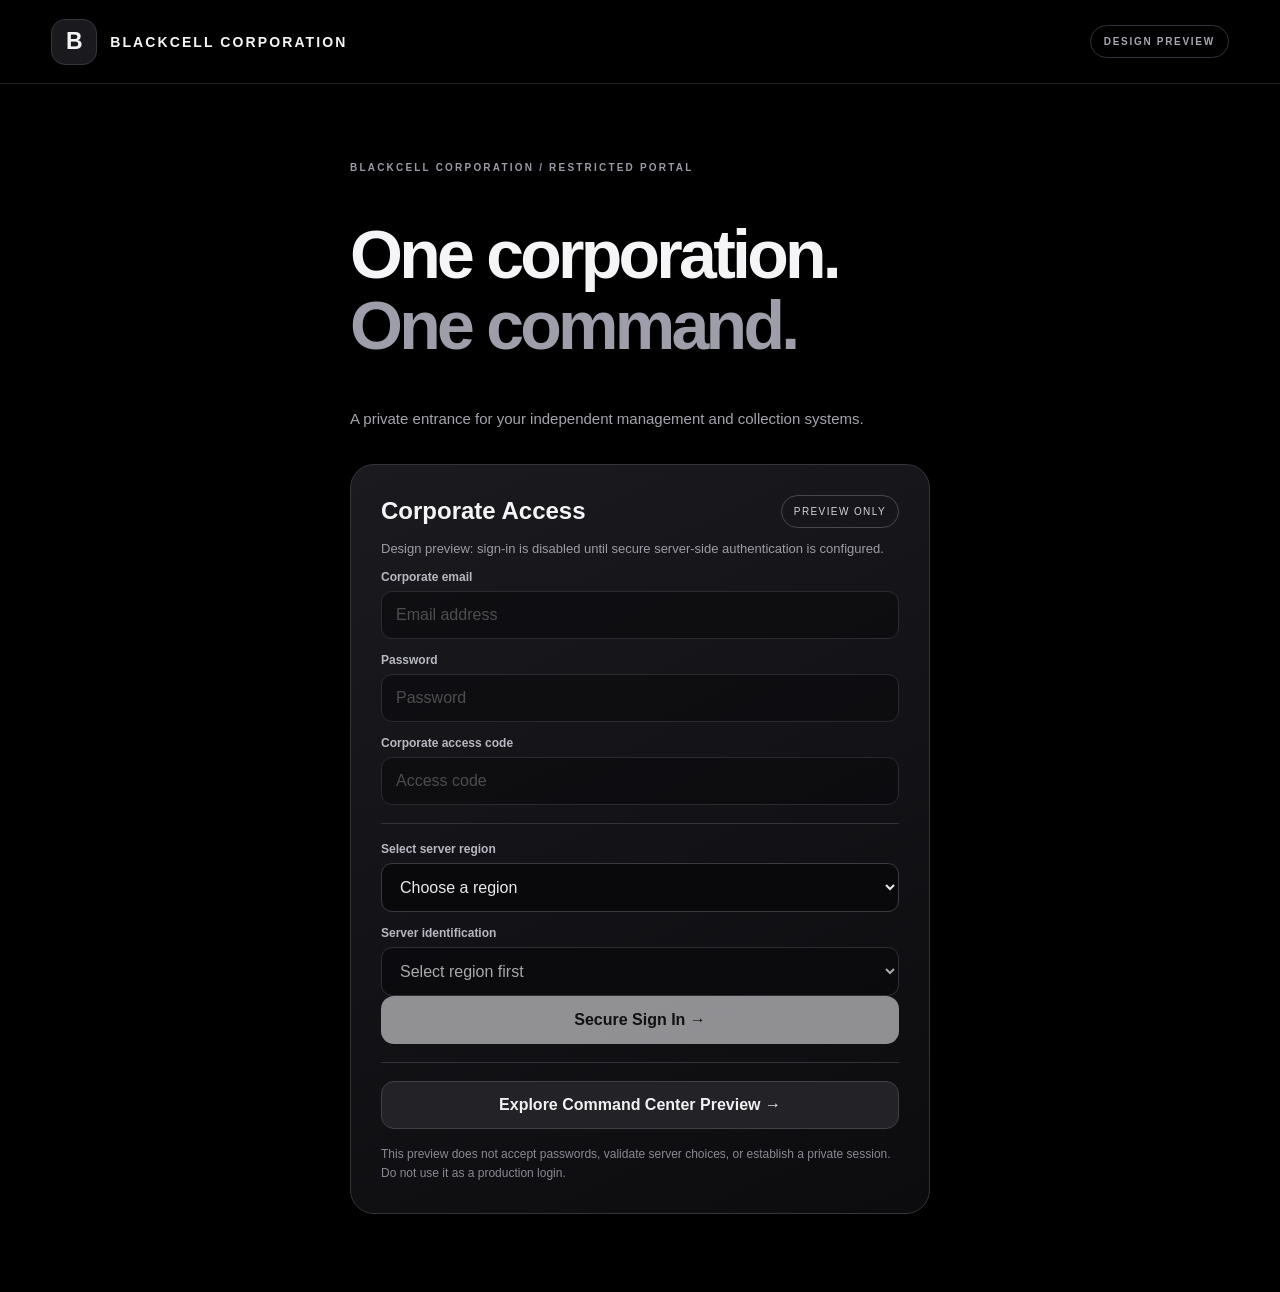
==== commit 4a2fcb09: "Add files via upload" ====
--- a/index.html
+++ b/index.html
@@ -1 +1 @@
-<!doctype html><html lang="en"><head><meta charset="utf-8"><meta name="viewport" content="width=device-width,initial-scale=1"><meta name="theme-color" content="#000000"><title>BLACKCELL CORPORATION | Corporate Access</title><link rel="stylesheet" href="styles.css"></head><body><div class="aura" aria-hidden="true"></div><header class="topbar"><a class="brand" href="index.html"><span class="brand-mark">B</span><span>BLACKCELL <span class="light">CORPORATION</span></span></a><span class="topstatus">PRIVATE CORPORATE PORTAL <span class="dot-red"></span></span></header><main class="login-shell"><div class="login-wrap"><div class="hero-mark">B</div><p class="eyebrow">BLACKCELL CORPORATION / SECURE ACCESS</p><h1>One corporation.<br><span class="gradient">One command.</span></h1><p class="lede">One private entrance to your independent corporate systems.</p><section class="glass login-card" aria-label="Corporate login"><div class="login-heading"><div><p class="eyebrow">AUTHORIZED PERSONNEL</p><h2>Corporate access</h2></div><span class="outline-tag">PREVIEW</span></div><p class="muted caption">Five security inputs. Server-side validation is required before activation.</p><form id="login" autocomplete="off"><label for="email">Corporate email</label><input id="email" type="email" placeholder="name@corporation.com" disabled><label for="password">Password</label><input id="password" type="password" placeholder="Enter password" disabled><label for="access">Corporate access code</label><input id="access" type="password" placeholder="Enter confidential code" disabled><div class="rule"></div><label for="region">Select server region</label><select id="region"><option value="">Choose a region</option><option value="WASHINGTON">WASHINGTON</option><option value="OREGON">OREGON</option><option value="CALIFORNIA">CALIFORNIA</option><option value="NEVADA">NEVADA</option><option value="NEW YORK">NEW YORK</option></select><label for="server">Server identification</label><select id="server" disabled><option value="">Select region first</option></select><div class="form-notice">The server list is a visual demonstration only. A real server challenge must be verified privately on the backend.</div><button class="primary" type="submit" disabled>Secure Sign In <span>↗</span></button></form><div class="preview-divider"><span>INTERACTIVE DESIGN PREVIEW</span></div><a class="secondary full" href="dashboard.html">Explore Command Center <span>→</span></a><p class="safety">The preview does not collect credentials and cannot authorize access.</p></section><p class="footnote">BLACKCELL CORPORATION · PRIVATE SYSTEMS MANAGEMENT</p></div></main><script src="portal.js" defer></script></body></html>+<!doctype html><html lang="en"><head><meta charset="utf-8"><meta name="viewport" content="width=device-width,initial-scale=1"><meta name="theme-color" content="#000000"><title>Blackcell Corporation | Corporate Access</title><link rel="stylesheet" href="styles.css"></head><body data-page="login"><header class="site-header"><a class="brand" href="index.html"><span class="brand-icon">B</span><strong>BLACKCELL CORPORATION</strong></a><span class="preview-flag">DESIGN PREVIEW</span></header><main class="login-page"><div class="eyebrow">BLACKCELL CORPORATION / RESTRICTED PORTAL</div><h1>One corporation.<br><span class="muted-head">One command.</span></h1><p class="lead">A private entrance for your independent management and collection systems.</p><section class="panel login-box"><div class="panel-title"><h2>Corporate Access</h2><span class="outline-chip">PREVIEW ONLY</span></div><p class="dim small">Design preview: sign-in is disabled until secure server-side authentication is configured.</p><form id="loginForm" autocomplete="off"><label for="email">Corporate email</label><input id="email" type="email" placeholder="Email address" disabled><label for="password">Password</label><input id="password" type="password" placeholder="Password" disabled><label for="accessCode">Corporate access code</label><input id="accessCode" type="password" placeholder="Access code" disabled><div class="thin-rule"></div><label for="region">Select server region</label><select id="region"><option value="">Choose a region</option><option>WASHINGTON</option><option>OREGON</option><option>CALIFORNIA</option><option>NEVADA</option><option>NEW YORK</option></select><label for="server">Server identification</label><select id="server" disabled><option>Select region first</option></select><button class="btn primary full" type="submit" disabled>Secure Sign In →</button></form><div class="thin-rule"></div><a class="btn outline full" href="dashboard.html">Explore Command Center Preview →</a><p class="notice">This preview does not accept passwords, validate server choices, or establish a private session. Do not use it as a production login.</p></section></main><script src="portal.js" defer></script></body></html>
--- a/styles.css
+++ b/styles.css
@@ -1 +1 @@
-:root{color-scheme:dark;--line:rgba(255,255,255,.12);--text:#f4f4f6;--muted:#8e8e9a;--ruby:#ac344b}*{box-sizing:border-box}html,body{min-height:100%;margin:0}html{background:#000}body{background:#000;color:var(--text);font:15px/1.55 -apple-system,BlinkMacSystemFont,"Segoe UI",sans-serif}button,input,select{font:inherit}button,a{cursor:pointer}button:disabled{cursor:not-allowed}a{color:inherit;text-decoration:none}button:focus-visible,a:focus-visible,input:focus-visible,select:focus-visible{outline:2px solid #dedee5;outline-offset:3px}.aura{position:fixed;inset:0;pointer-events:none;background:radial-gradient(ellipse 55% 32% at 50% -12%,rgba(150,150,164,.095),transparent),radial-gradient(ellipse 55% 50% at 100% 95%,rgba(110,20,39,.06),transparent)}.topbar{height:83px;max-width:1420px;margin:auto;padding:0 clamp(18px,4vw,70px);display:flex;align-items:center;justify-content:space-between;position:relative;z-index:2}.brand{display:flex;align-items:center;gap:12px;font-size:12px;font-weight:760;letter-spacing:.17em;white-space:nowrap}.brand-mark{display:grid;place-items:center;border:1px solid #4a4a53;background:#17171a;width:36px;height:36px;border-radius:12px;font-size:16px;letter-spacing:0}.light{color:#b5b5be;font-weight:420}.topstatus{color:#777782;font-size:10px;letter-spacing:.19em}.dot-red{display:inline-block;width:6px;height:6px;border-radius:50%;background:var(--ruby);margin-left:8px}.login-shell{max-width:1200px;min-height:calc(100vh - 83px);margin:auto;padding:48px 20px 65px;display:flex;justify-content:center;align-items:center;position:relative}.login-wrap{width:min(490px,100%);text-align:center}.hero-mark{height:76px;width:76px;border-radius:23px;display:grid;place-items:center;margin:0 auto 28px;border:1px solid #44444e;background:linear-gradient(140deg,#26262c,#0a0a0c);box-shadow:0 15px 55px #000;font-size:34px;font-weight:750}.eyebrow{font-size:10px;color:#9a9aa5;letter-spacing:.18em;font-weight:650;margin:0 0 10px}.login-wrap h1{font-size:clamp(37px,6vw,57px);letter-spacing:-.068em;line-height:1.04;margin:0;font-weight:720}.gradient{color:#bdbdc6}.lede{color:#9c9ca7;margin:15px auto 28px;max-width:530px}.glass{border:1px solid var(--line);border-radius:24px;background:linear-gradient(140deg,rgba(27,27,33,.88),rgba(10,10,13,.96));box-shadow:0 25px 75px rgba(0,0,0,.4),inset 0 1px rgba(255,255,255,.04);backdrop-filter:blur(16px)}.login-card{padding:28px;text-align:left}.login-heading{display:flex;justify-content:space-between;align-items:center;gap:12px}.login-heading h2{font-size:22px;letter-spacing:-.045em;margin:0 0 4px}.outline-tag,.preview-pill{border:1px solid #393941;border-radius:100px;padding:6px 10px;color:#bbbcc6;font-size:10px;letter-spacing:.1em;white-space:nowrap}.muted{color:var(--muted)}.caption{font-size:12px;margin:4px 0 25px}.login-card label,.dialog label{display:block;color:#c4c4cf;font-size:11px;font-weight:650;letter-spacing:.105em;text-transform:uppercase;margin:15px 0 7px}.login-card input,.login-card select,.dialog input{background:#08080b;color:#dedee5;border:1px solid #34343d;border-radius:12px;display:block;width:100%;height:46px;padding:0 13px}.login-card input:disabled{opacity:1;color:#6c6c77;background:#0c0c10}.login-card input::placeholder{color:#646470}.login-card select:disabled{opacity:.7}.rule{height:1px;background:#32323a;margin:24px 0 20px}.form-notice{font-size:11px;color:#9292a0;margin:15px 0 18px;line-height:1.5}.primary,.secondary{border-radius:12px;min-height:46px;display:inline-flex;align-items:center;justify-content:space-between;gap:16px;padding:12px 18px;font-weight:720;border:1px solid transparent}.primary{background:linear-gradient(#e9e9eb,#bebec7);color:#09090b}.primary:disabled{opacity:.5}.secondary{background:#222229;border-color:#3e3e47;color:#dddde5}.primary:not(:disabled):hover{filter:brightness(1.09)}.secondary:hover{border-color:#8f8f9c}.login-card .primary,.full{width:100%}.preview-divider{display:flex;align-items:center;gap:10px;margin:19px 0 15px;color:#797986;letter-spacing:.12em;font-size:10px;white-space:nowrap}.preview-divider:before,.preview-divider:after{content:"";height:1px;background:#32323a;flex:1}.safety,.footnote{color:#747480;font-size:11px;text-align:center}.safety{margin:14px 0 0}.footnote{margin:30px 0 0;letter-spacing:.08em}.dashboard-shell{max-width:1270px;margin:auto;padding:80px clamp(20px,5vw,75px) 75px;position:relative}.dash-intro{display:flex;justify-content:space-between;align-items:flex-start;gap:25px;margin-bottom:34px}.dash-intro h1{font-size:clamp(44px,7vw,70px);letter-spacing:-.075em;line-height:1;margin:13px 0}.dash-intro .lede{margin:0}.ruby{color:var(--ruby)}.status-pill{flex-shrink:0;border:1px solid #3d3d45;border-radius:100px;padding:9px 13px;font-size:10px;letter-spacing:.08em;color:#bcbcc7}.green-dot{display:inline-block;width:7px;height:7px;background:#80a891;border-radius:50%;margin-right:6px}.system-grid{display:grid;grid-template-columns:1fr 1fr;gap:20px}.system-card{min-height:370px;padding:30px;display:flex;flex-direction:column;justify-content:space-between;transition:transform .2s,border-color .2s}.system-card:hover{transform:translateY(-2px);border-color:#55555e}.card-top{display:flex;align-items:center;justify-content:space-between}.card-icon{width:51px;height:51px;display:grid;place-items:center;background:#26262d;border:1px solid #41414d;border-radius:16px;font-size:26px}.system-card h2{font-size:42px;letter-spacing:-.065em;margin:8px 0 9px}.card-copy{color:#a0a0ad;max-width:430px;font-size:14px;margin:0}.card-actions{display:flex;flex-wrap:wrap;gap:9px;margin-top:35px}.compact{min-height:42px;padding:10px 16px;font-size:13px}.info-line{display:flex;justify-content:space-between;gap:15px;flex-wrap:wrap;color:#777783;font-size:11px;margin-top:20px}.security-warning{margin-top:46px;padding:15px 19px;border-left:2px solid var(--ruby);background:#180d12;border-radius:0 8px 8px 0;color:#c5a2aa;font-size:12px}.top-actions{display:flex;align-items:center;gap:12px}.round{width:41px;height:41px;border-radius:12px;border:1px solid #42424a;background:#19191e;color:#e6e6ed;font-size:19px}.drawer{position:fixed;z-index:6;right:0;top:0;bottom:0;width:min(380px,90vw);background:linear-gradient(165deg,#202025,#08080a);border-left:1px solid #43434b;box-shadow:-25px 0 80px #000;transform:translateX(105%);transition:transform .25s;padding:28px}.drawer.open{transform:translateX(0)}.drawer-header{display:flex;justify-content:space-between;align-items:center;gap:10px;margin-bottom:28px}.drawer-header h2{font-size:22px;margin:0;letter-spacing:-.045em}.drawer-item{border:0;border-top:1px solid #33333b;background:transparent;color:#e3e3e9;display:flex;justify-content:space-between;width:100%;text-align:left;padding:17px 4px;font-size:14px}.drawer-item:hover{color:#fff}.drawer-item.signout{color:#d59aa6}.drawer-note{border:1px solid #3b3b43;border-radius:12px;color:#a4a4b0;background:#17171b;font-size:12px;padding:17px;margin-top:22px}.scrim,.dialog-backdrop{position:fixed;inset:0;background:#000b;z-index:5;display:none}.scrim.show,.dialog-backdrop.show{display:block}.dialog-backdrop{z-index:9;place-items:center;padding:18px}.dialog-backdrop.show{display:grid}.dialog{width:min(520px,100%);padding:29px}.dialog h2{font-size:26px;margin:0}.dialog-actions{display:flex;justify-content:flex-end;gap:12px;margin-top:23px}.error{color:#ed9cab;font-size:12px;min-height:17px}@media(max-width:760px){.system-grid{grid-template-columns:1fr}.system-card{min-height:310px}.dash-intro{display:block}.status-pill{display:inline-block;margin-top:22px}.dashboard-shell{padding-top:46px}.topstatus{display:none}.preview-pill{display:none}.brand{font-size:10px}.system-card h2{font-size:36px}}@media(prefers-reduced-motion:reduce){*,*:before,*:after{transition:none!important;animation:none!important}}+:root{color-scheme:dark;--bg:#000;--panel:#121215;--panel2:#18181c;--stroke:#34343a;--text:#f5f5f7;--muted:#9b9ba7;--red:#aa394a}*{box-sizing:border-box}html{scroll-behavior:smooth}body{margin:0;background:#000;color:var(--text);font-family:Inter,-apple-system,BlinkMacSystemFont,"Segoe UI",Arial,sans-serif}button,input,select{font:inherit}button{cursor:pointer}button:disabled,input:disabled{cursor:not-allowed;opacity:.58}a{text-decoration:none;color:inherit}.site-header{height:84px;display:flex;align-items:center;gap:16px;padding:0 clamp(18px,4vw,64px);border-bottom:1px solid #202024}.brand{display:flex;align-items:center;gap:13px;font-weight:750;font-size:14px;letter-spacing:.15em}.brand-icon{display:grid;place-items:center;width:46px;height:46px;background:#19191e;border:1px solid #35353e;border-radius:14px;font-size:23px;letter-spacing:0;font-weight:700}.header-end{margin-left:auto;display:flex;align-items:center;gap:14px}.preview-flag{margin-left:auto;border:1px solid #32323b;color:#a7a7b2;border-radius:50px;padding:10px 13px;font-size:10px;letter-spacing:.17em;font-weight:750}.header-end .preview-flag{margin-left:0}.menu-button,.icon-button{flex:none;display:grid;place-items:center;width:46px;height:46px;border:1px solid #3a3a42;border-radius:13px;background:#141417;color:white}.menu-button{gap:0;align-content:center}.menu-button span{display:block;height:2px;width:19px;background:#f1f1f1;margin:2px 0;border-radius:2px}.dashboard-page{max-width:1180px;margin:0 auto;padding:42px 22px 80px}.banner{text-align:center;padding:55px 14px 67px;border:1px solid #26262a;border-radius:25px;background:#000}.eyebrow{font-size:10px;letter-spacing:.22em;color:#9a9aa6;font-weight:700;text-transform:uppercase}.banner h1{font-size:clamp(38px,6.7vw,80px);letter-spacing:-.058em;line-height:1.08;margin:21px 0 17px;font-weight:820}.banner h1 span{display:block;font-size:clamp(23px,3.8vw,46px);font-weight:450;letter-spacing:.065em;margin-top:7px}.banner-line{width:62px;height:1px;background:#9c9ca2;margin:25px auto 0}.division-grid{display:grid;grid-template-columns:repeat(2,minmax(0,1fr));gap:20px;margin-top:24px}.panel{border:1px solid var(--stroke);border-radius:24px;background:linear-gradient(155deg,#1a1a1f,#0c0c0f);box-shadow:0 18px 42px rgba(0,0,0,.35)}.division{min-height:360px;padding:30px;display:flex;flex-direction:column;justify-content:space-between;gap:25px}.division-top{display:flex;justify-content:space-between;align-items:center;gap:10px}.square-icon{width:49px;height:49px;border:1px solid #414149;border-radius:14px;background:#242429;display:grid;place-items:center;font-size:24px}.outline-chip{font-size:10px;letter-spacing:.14em;padding:10px 12px;border:1px solid #484850;border-radius:99px;color:#d3d3d9}.division h2{font-size:clamp(27px,3.3vw,45px);letter-spacing:-.04em;overflow-wrap:anywhere;line-height:1.14;margin:14px 0}.division p,.lead{color:#a4a4af;line-height:1.65}.division p{max-width:500px;font-size:14px}.btn{border-radius:13px;padding:14px 22px;font-weight:700;border:1px solid transparent;text-align:center;display:inline-flex;justify-content:center;align-items:center;gap:12px;min-height:47px}.btn.primary{background:#ededf0;color:#111}.btn.primary:hover{background:white}.btn.outline{background:#222227;color:#f1f1f3;border-color:#404047}.btn.full{display:flex;width:100%}.status-section{margin-top:40px}.status-heading{display:flex;justify-content:space-between;align-items:center;gap:12px;margin-bottom:18px}.status-heading h2{font-size:23px;margin:8px 0}.overall-status{font-size:11px;color:#b4b4bc;letter-spacing:.08em;display:flex;align-items:center;gap:9px}.indicator{display:inline-block;border-radius:50%;width:9px;height:9px;flex:none}.indicator.gray{background:#8f8f98}.indicator.green{background:#48d985}.indicator.red{background:#f26c79}.status-groups{display:grid;gap:12px}.status-group{overflow:hidden}.status-group summary{list-style:none;cursor:pointer;display:flex;align-items:center;gap:15px;padding:19px}.status-group summary::-webkit-details-marker{display:none}.small-icon{width:42px;height:42px;font-size:18px}.status-group summary span:nth-child(2){flex:1;display:grid;gap:6px}.status-group strong{font-size:13px;letter-spacing:.075em}.status-group small{color:#92929d;font-size:12px}.chevron{font-size:20px;color:#a3a3ae}.status-list{border-top:1px solid #323238;padding:8px 18px 16px;background:#09090b}.service-row{width:100%;background:transparent;border:0;border-bottom:1px solid #222228;text-align:left;padding:14px 2px;display:flex;align-items:center;gap:13px;color:#eee}.service-row:hover{background:#17171a}.service-row .service-code{flex:1;font-weight:700;letter-spacing:.08em}.service-row .service-caption{font-size:11px;color:#9a9aa3}.notice{font-size:12px;line-height:1.6;color:#898995;margin:16px 0 0}.shade{position:fixed;inset:0;background:rgba(0,0,0,.67);z-index:10}.drawer{position:fixed;top:0;left:0;width:min(390px,92vw);height:100dvh;overflow:auto;padding:24px;background:#111114;border-right:1px solid #3e3e45;z-index:11;transform:translateX(-105%);transition:transform .22s ease}.drawer.open{transform:translateX(0)}.drawer-heading,.modal-top{display:flex;align-items:center;justify-content:space-between;gap:14px}.drawer h2,.modal h2{font-size:22px;margin:8px 0 16px}.drawer nav{display:grid;margin-top:25px}.drawer nav button,.drawer .signout{border:0;border-bottom:1px solid #28282e;padding:17px 7px;background:transparent;text-align:left;color:#eee;display:flex;justify-content:space-between;font-weight:600}.drawer .signout{color:#ef939e;width:100%}.thin-rule{height:1px;background:#333339;margin:18px 0}.modal-backdrop{position:fixed;inset:0;background:rgba(0,0,0,.82);z-index:20;display:grid;place-items:center;padding:18px}.modal-backdrop[hidden],.shade[hidden]{display:none}.modal{width:min(620px,100%);padding:27px;max-height:90dvh;overflow:auto;background:#151518}.modal .dim,.dim{color:#9c9ca7}.modal-content{display:grid;gap:14px}.modal-grid{display:grid;grid-template-columns:1fr 1fr;gap:10px}.modal-tile{background:#222226;border:1px solid #38383e;border-radius:13px;padding:14px;min-height:94px}.modal-tile b{display:block;margin-bottom:9px;font-size:13px}.modal-tile small{color:#a3a3ad;line-height:1.5}.modal-actions{display:flex;flex-wrap:wrap;gap:9px;margin-top:12px}.modal label,.login-box label{display:block;margin:14px 0 7px;color:#b8b8c2;font-size:12px;font-weight:650}.modal input,.login-box input,.login-box select{width:100%;color:#e9e9ec;background:#09090c;border:1px solid #3a3a43;border-radius:11px;padding:14px;min-height:46px}.modal .locked{padding:14px;border-radius:12px;background:#201b1f;border:1px solid #46363a;color:#c6b7be;font-size:13px;line-height:1.6}.login-page{max-width:620px;margin:0 auto;padding:78px 20px}.login-page h1{font-size:clamp(45px,8vw,68px);letter-spacing:-.055em;line-height:1.05}.muted-head{color:#9e9eaa}.lead{font-size:15px}.login-box{margin-top:32px;padding:30px}.panel-title{display:flex;align-items:center;justify-content:space-between;gap:12px}.panel-title h2{margin:0}.small{font-size:13px}@media(max-width:720px){.site-header{padding:0 14px;height:74px}.brand{font-size:11px;letter-spacing:.07em;gap:9px}.brand-icon{width:37px;height:37px;border-radius:11px}.preview-flag{display:none}.dashboard-page{padding:22px 12px 50px}.banner{padding:47px 11px}.division-grid{grid-template-columns:1fr}.division{padding:24px;min-height:310px}.status-heading{align-items:flex-start;flex-direction:column}.modal-grid{grid-template-columns:1fr}.login-page{padding-top:48px}}
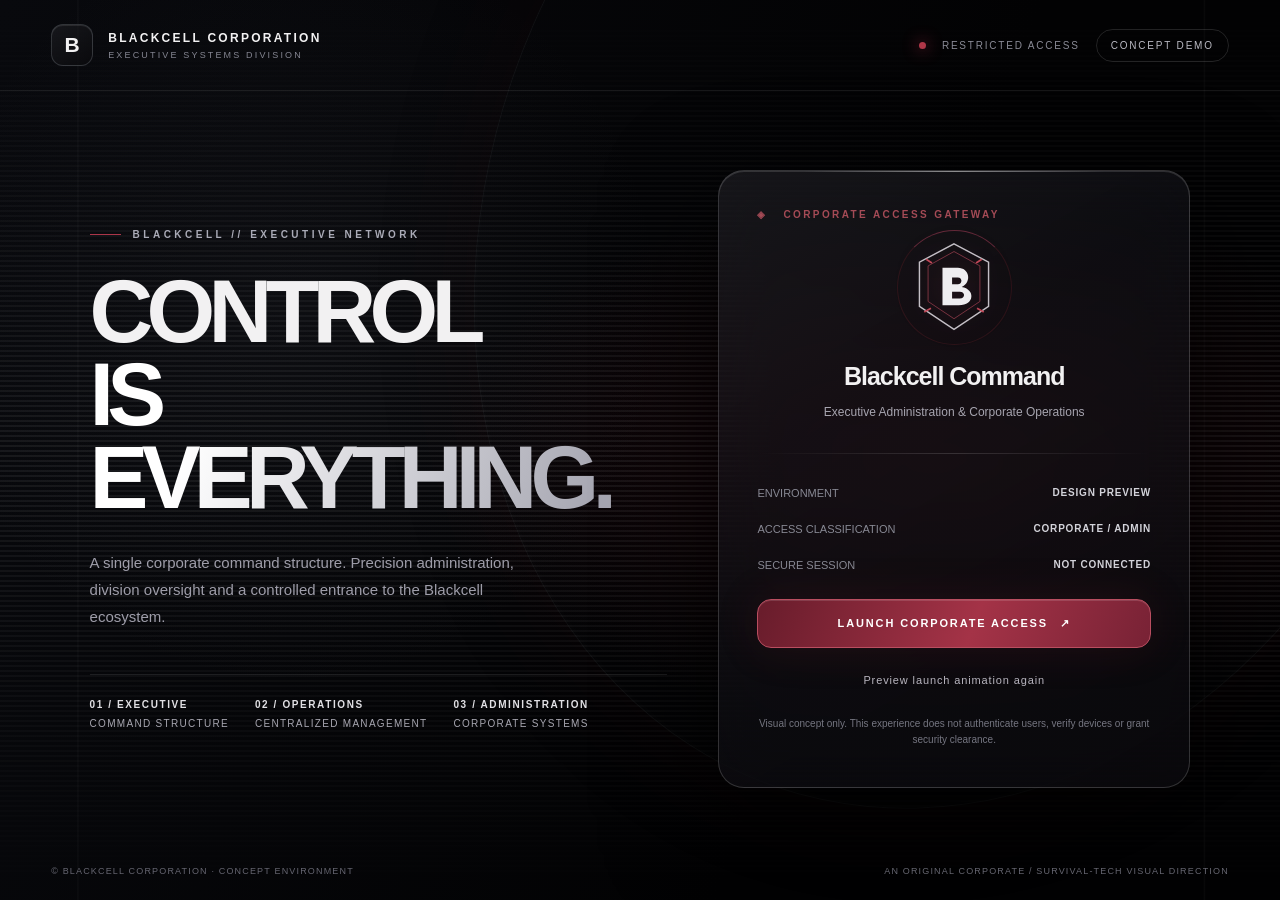
==== commit b57fd991: "Add files via upload" ====
--- a/index.html
+++ b/index.html
@@ -1 +1,26 @@
-<!doctype html><html lang="en"><head><meta charset="utf-8"><meta name="viewport" content="width=device-width,initial-scale=1"><meta name="theme-color" content="#000000"><title>Blackcell Corporation | Corporate Access</title><link rel="stylesheet" href="styles.css"></head><body data-page="login"><header class="site-header"><a class="brand" href="index.html"><span class="brand-icon">B</span><strong>BLACKCELL CORPORATION</strong></a><span class="preview-flag">DESIGN PREVIEW</span></header><main class="login-page"><div class="eyebrow">BLACKCELL CORPORATION / RESTRICTED PORTAL</div><h1>One corporation.<br><span class="muted-head">One command.</span></h1><p class="lead">A private entrance for your independent management and collection systems.</p><section class="panel login-box"><div class="panel-title"><h2>Corporate Access</h2><span class="outline-chip">PREVIEW ONLY</span></div><p class="dim small">Design preview: sign-in is disabled until secure server-side authentication is configured.</p><form id="loginForm" autocomplete="off"><label for="email">Corporate email</label><input id="email" type="email" placeholder="Email address" disabled><label for="password">Password</label><input id="password" type="password" placeholder="Password" disabled><label for="accessCode">Corporate access code</label><input id="accessCode" type="password" placeholder="Access code" disabled><div class="thin-rule"></div><label for="region">Select server region</label><select id="region"><option value="">Choose a region</option><option>WASHINGTON</option><option>OREGON</option><option>CALIFORNIA</option><option>NEVADA</option><option>NEW YORK</option></select><label for="server">Server identification</label><select id="server" disabled><option>Select region first</option></select><button class="btn primary full" type="submit" disabled>Secure Sign In →</button></form><div class="thin-rule"></div><a class="btn outline full" href="dashboard.html">Explore Command Center Preview →</a><p class="notice">This preview does not accept passwords, validate server choices, or establish a private session. Do not use it as a production login.</p></section></main><script src="portal.js" defer></script></body></html>
+<!doctype html>
+<html lang="en"><head><meta charset="utf-8"><meta name="viewport" content="width=device-width, initial-scale=1"><meta name="theme-color" content="#050507"><title>BLACKCELL / Corporate Access — Cinematic Prototype</title>
+<style>
+:root{color-scheme:dark;--bg:#050507;--white:#f2f1f2;--muted:#94949e;--red:#ad293d}*{box-sizing:border-box}html{height:100%}body{margin:0;min-height:100vh;font-family:-apple-system,BlinkMacSystemFont,'Segoe UI',Arial,sans-serif;color:var(--white);background:#030305;overflow-x:hidden}button{font:inherit;cursor:pointer}a{color:inherit;text-decoration:none}button:focus-visible,a:focus-visible{outline:2px solid #ef7586;outline-offset:4px}
+.atmos{position:fixed;inset:0;pointer-events:none;z-index:0;background:radial-gradient(ellipse 50% 38% at 73% 51%,rgba(115,15,26,.18),transparent 78%),radial-gradient(ellipse 34% 50% at 23% 34%,rgba(102,105,121,.075),transparent 85%),linear-gradient(110deg,#08090d,#020203 65%)}
+.atmos:after{content:"";position:absolute;inset:0;opacity:.13;background:repeating-linear-gradient(0deg,transparent 0,transparent 3px,#fff 4px,transparent 5px);mask-image:linear-gradient(to bottom,transparent,#000,transparent)}
+.arch{position:absolute;top:-39vh;left:38%;height:130vh;width:75vw;border:1px solid #ffffff0b;transform:rotate(19deg);border-radius:50%;box-shadow:inset 0 0 90px #ffffff04,0 0 120px #4f111017}
+.lines{position:fixed;inset:0;pointer-events:none;background:linear-gradient(90deg,transparent 6%,#ffffff08 6.08%,transparent 6.2%,transparent 94%,#ffffff08 94.08%,transparent 94.2%)}
+header{position:relative;z-index:2;display:flex;align-items:center;justify-content:space-between;gap:16px;padding:24px clamp(18px,4vw,68px);border-bottom:1px solid #ffffff12}.identity{display:flex;gap:15px;align-items:center}.mark{width:42px;height:42px;display:grid;place-items:center;border:1px solid #8d929949;border-radius:12px;background:linear-gradient(140deg,#35363b52,#0a0a0dd9);font-weight:800;font-size:21px;box-shadow:inset 0 1px #ffffff18}.identity strong{display:block;font-size:12px;letter-spacing:.19em}.identity small{display:block;color:#858692;letter-spacing:.24em;font-size:9px;margin-top:5px}.header-right{display:flex;align-items:center;gap:16px;font-size:10px;letter-spacing:.18em;color:#8a8b96}.status-dot{width:7px;height:7px;border-radius:100%;background:#af3748;box-shadow:0 0 16px #c63450}.preview{border:1px solid #ffffff21;border-radius:99px;padding:10px 14px;color:#b9b9c2}
+main{position:relative;z-index:1;min-height:calc(100vh - 94px);display:grid;grid-template-columns:minmax(0,1.1fr) minmax(320px,.9fr);align-items:center;gap:clamp(30px,4vw,90px);max-width:1480px;margin:auto;padding:70px clamp(22px,7vw,112px) 100px}.hero{max-width:700px}.eyebrow{display:flex;gap:12px;align-items:center;color:#aaabb7;font-size:10px;letter-spacing:.35em;font-weight:700}.eyebrow:before{content:"";height:1px;width:31px;background:#ab3549}.hero h1{font-size:clamp(56px,6.9vw,116px);font-weight:730;line-height:.94;letter-spacing:-.077em;margin:30px 0}.hero h1 em{font-style:normal;color:#7c7d87}.hero h1 span{display:block;background:linear-gradient(110deg,#fff 20%,#a6a6b1 88%);background-clip:text;-webkit-background-clip:text;color:transparent}.hero p{color:#9e9da9;font-size:15px;max-width:460px;line-height:1.8}.meta{display:flex;flex-wrap:wrap;gap:26px;margin-top:44px;padding-top:24px;border-top:1px solid #ffffff19;color:#a7a6b0;font-size:10px;letter-spacing:.13em}.meta b{display:block;color:#e1e0e4;letter-spacing:.16em;margin-bottom:8px;font-size:10px}.title-signal{letter-spacing:.24em;color:#a44b56;font-size:10px;margin-bottom:18px;font-weight:750}.access-card{position:relative;overflow:hidden;max-width:480px;width:100%;justify-self:end;border:1px solid #ffffff2a;border-radius:26px;padding:clamp(25px,3vw,43px);background:linear-gradient(150deg,#2c2b3270,#14141b85 35%,#0b0a0ec9);backdrop-filter:blur(32px);-webkit-backdrop-filter:blur(32px);box-shadow:0 36px 110px #000b,inset 0 1px #ffffff20;animation:rise 850ms cubic-bezier(.2,.8,.2,1) both}.access-card:before{content:"";height:1px;position:absolute;top:0;left:18%;right:18%;background:linear-gradient(90deg,transparent,#ffffff72,transparent)}.crest{margin:2px auto 25px;width:99px;height:99px;display:grid;place-items:center;position:relative}.crest svg{width:96px;height:96px;filter:drop-shadow(0 0 15px #bd304322)}.crest:after{content:"";position:absolute;inset:-8px;border:1px solid #a52a3931;border-radius:50%;animation:slowspin 20s linear infinite;border-top-color:#ad405a88}.access-card h2{text-align:center;font-size:25px;letter-spacing:-.04em;margin:0 0 8px}.access-card .sub{text-align:center;color:#a7a5b0;font-size:12px;line-height:1.6;margin-bottom:30px}.small-line{height:1px;background:linear-gradient(90deg,transparent,#ffffff25,transparent);margin:21px 0}.readout{display:flex;justify-content:space-between;gap:14px;padding:12px 0;font-size:11px}.readout span{color:#888994}.readout strong{color:#d3d3da;font-size:10px;letter-spacing:.08em}.launch{position:relative;overflow:hidden;border:1px solid #b94e60;border-radius:14px;display:flex;align-items:center;justify-content:center;gap:12px;width:100%;padding:17px 16px;margin-top:16px;color:white;background:linear-gradient(110deg,#681c2b,#a43347 55%,#782235);font-size:11px;font-weight:800;letter-spacing:.17em;box-shadow:0 0 45px #ad253622,inset 0 1px #ffffff21;transition:transform .2s,filter .2s}.launch:hover{filter:brightness(1.19);transform:translateY(-2px)}.launch:after{content:"";position:absolute;top:0;left:-100%;width:45%;height:100%;transform:skewX(-25deg);background:linear-gradient(90deg,transparent,#ffffff25,transparent);animation:glint 5s ease-in-out infinite}.secondary{display:block;text-align:center;background:transparent;border:0;color:#b8b6c0;margin:16px auto 0;letter-spacing:.08em;font-size:11px;padding:10px}.secondary:hover{color:white}.disclaimer{margin-top:20px;font-size:10px;line-height:1.65;color:#757681;text-align:center}.footer{position:fixed;bottom:24px;left:clamp(22px,4vw,68px);right:clamp(22px,4vw,68px);display:flex;justify-content:space-between;gap:20px;pointer-events:none;color:#666671;font-size:9px;letter-spacing:.13em;z-index:1}
+/* cinematic entry */
+.sequence{position:fixed;inset:0;z-index:50;display:grid;place-items:center;background:#020204;visibility:hidden;opacity:0;transition:opacity .36s,visibility .36s;overflow:hidden}.sequence.active{visibility:visible;opacity:1}.sequence.done{opacity:0;visibility:hidden}.sequence .scan-grid{position:absolute;inset:0;background-image:linear-gradient(#ffffff0b 1px,transparent 1px),linear-gradient(90deg,#ffffff0b 1px,transparent 1px);background-size:65px 65px;mask-image:radial-gradient(ellipse,#000 0%,transparent 73%);opacity:.45;transform:perspective(300px) rotateX(18deg) scale(1.35)}.scanline{position:absolute;left:0;right:0;top:-10%;height:3px;background:#bc2c45;box-shadow:0 0 22px 4px #b82040,0 0 90px 14px #b8204040;opacity:0}.sequence.active .scanline{animation:scanning 2.9s cubic-bezier(.23,.58,.34,1) .25s forwards}.sequence-center{position:relative;text-align:center;width:min(610px,87vw);z-index:2;display:flex;align-items:center;flex-direction:column}.ring{width:180px;height:180px;border:1px solid #a52c444a;border-radius:50%;display:grid;place-items:center;position:relative;box-shadow:0 0 0 17px #a52c4308,0 0 0 35px #a52c4304,0 0 50px #ad1d3313}.ring:before{content:"";position:absolute;inset:-12px;border-radius:50%;border:2px dashed #ad2c414a;animation:slowspin 5s linear infinite}.ring svg{width:100px;height:100px}.sequence h3{margin:44px 0 5px;font-size:clamp(26px,4vw,42px);letter-spacing:.19em;font-weight:650}.sequence .kicker{color:#848591;letter-spacing:.32em;font-size:10px;margin:0 0 30px}.phase{height:22px;color:#c2c1c9;letter-spacing:.2em;font-size:11px;margin-top:20px}.track{height:2px;background:#ffffff18;width:min(380px,80vw);margin-top:20px;overflow:hidden}.bar{height:100%;width:0;background:linear-gradient(90deg,#7e2334,#e16578);box-shadow:0 0 18px #df4058}.sequence.active .bar{animation:fillbar 4.2s ease-in-out forwards}.pct{color:#92929a;font-size:10px;letter-spacing:.2em;margin-top:12px}.corner{position:absolute;color:#666772;font-size:9px;letter-spacing:.16em;left:40px;bottom:34px}.corner.right{left:auto;right:40px}.skip{position:absolute;top:25px;right:28px;background:#19191d;border:1px solid #ffffff2e;color:#c5c4ce;padding:10px 15px;border-radius:40px;font-size:10px;letter-spacing:.14em;z-index:2}.skip:hover{border-color:#bd6576}.reduced-note{color:#8b8993;font-size:10px;margin-top:8px}
+@keyframes rise{from{opacity:0;transform:translateY(26px) scale(.98)}to{opacity:1;transform:none}}@keyframes slowspin{to{transform:rotate(360deg)}}@keyframes glint{0%,30%{left:-100%}49%,100%{left:140%}}@keyframes scanning{0%{top:-10%;opacity:0}10%{opacity:.8}86%{opacity:.8}100%{top:110%;opacity:0}}@keyframes fillbar{0%{width:0}15%{width:14%}40%{width:41%}60%{width:58%}90%{width:94%}100%{width:100%}}
+@media(max-width:900px){main{grid-template-columns:1fr;padding:60px 25px 110px}.hero{max-width:680px}.hero h1{font-size:clamp(58px,10vw,90px)}.access-card{justify-self:stretch;max-width:100%}.footer{position:relative;padding:0 25px 22px;left:auto;right:auto;bottom:auto}}@media(max-width:520px){header{padding:18px}.header-right .preview{display:none}.identity strong{font-size:10px}.hero h1{font-size:62px}.meta{gap:14px}.access-card{border-radius:20px}.footer{display:block}.footer span{display:block;margin-bottom:9px}}
+@media(prefers-reduced-motion:reduce){*,*:before,*:after{animation-duration:.01ms!important;transition-duration:.01ms!important}}
+</style></head>
+<body>
+<div class="atmos"><div class="arch"></div></div><div class="lines"></div>
+<header><div class="identity"><div class="mark">B</div><div><strong>BLACKCELL CORPORATION</strong><small>EXECUTIVE SYSTEMS DIVISION</small></div></div><div class="header-right"><span class="status-dot"></span><span>RESTRICTED ACCESS</span><span class="preview">CONCEPT DEMO</span></div></header>
+<main><section class="hero"><div class="eyebrow">BLACKCELL // EXECUTIVE NETWORK</div><h1>CONTROL<br><span>IS EVERYTHING.</span><em> </em></h1><p>A single corporate command structure. Precision administration, division oversight and a controlled entrance to the Blackcell ecosystem.</p><div class="meta"><div><b>01 / EXECUTIVE</b> COMMAND STRUCTURE</div><div><b>02 / OPERATIONS</b> CENTRALIZED MANAGEMENT</div><div><b>03 / ADMINISTRATION</b> CORPORATE SYSTEMS</div></div></section>
+<aside class="access-card" aria-label="Corporate Access launch preview"><div class="title-signal">◈ &nbsp; CORPORATE ACCESS GATEWAY</div><div class="crest" aria-hidden="true"><svg viewBox="0 0 100 100" fill="none" xmlns="http://www.w3.org/2000/svg"><path d="M50 4 86 23V69L50 93 14 69V23L50 4Z" stroke="#c4bfc6" stroke-width="1.5"/><path d="M50 12 77 27V64L50 82 23 64V27L50 12Z" stroke="#7d3542"/><path d="M38 29V68H55C72 68 72 51 58 49 69 44 66 29 54 29H38ZM48 39H54C59 39 59 46 54 46H48V39ZM48 54H56C62 54 62 61 56 61H48V54Z" fill="#efedf0"/><path d="M21 20 27 24M79 20 73 24M19 75 26 71M81 75 74 71" stroke="#bd4656" stroke-width="1.8"/></svg></div><h2>Blackcell Command</h2><p class="sub">Executive Administration & Corporate Operations</p><div class="small-line"></div><div class="readout"><span>ENVIRONMENT</span><strong>DESIGN PREVIEW</strong></div><div class="readout"><span>ACCESS CLASSIFICATION</span><strong>CORPORATE / ADMIN</strong></div><div class="readout"><span>SECURE SESSION</span><strong>NOT CONNECTED</strong></div><button type="button" id="launch" class="launch">LAUNCH CORPORATE ACCESS <span aria-hidden="true">↗</span></button><button id="replay" type="button" class="secondary">Preview launch animation again</button><div class="disclaimer">Visual concept only. This experience does not authenticate users, verify devices or grant security clearance.</div></aside></main>
+<div class="footer"><span>© BLACKCELL CORPORATION · CONCEPT ENVIRONMENT</span><span>AN ORIGINAL CORPORATE / SURVIVAL-TECH VISUAL DIRECTION</span></div>
+<div class="sequence" id="sequence" role="dialog" aria-modal="true" aria-label="Corporate launch animation" aria-hidden="true"><div class="scan-grid"></div><div class="scanline"></div><button class="skip" id="skip" type="button">SKIP INTRO ↗</button><div class="sequence-center"><div class="ring"><svg viewBox="0 0 100 100" fill="none"><path d="M50 5 85 24V69L50 93 15 69V24L50 5Z" stroke="#d6cbd2" stroke-width="2"/><path d="M38 30V68H56C70 68 71 52 59 49 69 42 64 30 54 30H38ZM48 38H54C60 38 60 46 54 46H48V38ZM48 54H56C62 54 62 61 56 61H48V54Z" fill="#eee8ec"/></svg></div><h3>BLACKCELL</h3><p class="kicker">CORPORATE SYSTEMS / INITIALIZATION</p><div class="phase" id="phase" aria-live="polite">INITIALIZING INTERFACE</div><div class="track"><div class="bar"></div></div><div class="pct" id="pct">PREVIEW MODE</div><div class="reduced-note">No live security verification is performed.</div></div><div class="corner">CORPORATE SYSTEMS · DISPLAY SEQUENCE</div><div class="corner right">SECURITY-THEMED CONCEPT</div></div>
+<script>
+(()=>{const seq=document.getElementById('sequence'),phase=document.getElementById('phase'),pct=document.getElementById('pct');let timeouts=[];let running=false;const steps=[[0,'INITIALIZING CORPORATE INTERFACE'],[850,'LOADING EXECUTIVE SYSTEMS'],[1850,'ESTABLISHING COMMAND DISPLAY'],[2950,'PREPARING ADMINISTRATION CENTER'],[3850,'COMMAND CENTER READY']];function clean(){timeouts.forEach(clearTimeout);timeouts=[]}function go(){clean();location.href='dashboard.html'}function begin(){if(running)return;running=true;seq.classList.remove('done');seq.classList.add('active');seq.setAttribute('aria-hidden','false');const bar=seq.querySelector('.bar');bar.style.animation='none';void bar.offsetWidth;bar.style.animation='';steps.forEach(([t,v])=>timeouts.push(setTimeout(()=>{phase.textContent=v;pct.textContent=t>=3850?'OPENING DASHBOARD · PREVIEW':'DISPLAY SEQUENCE IN PROGRESS'},t)));timeouts.push(setTimeout(go,4600));document.getElementById('skip').focus()}document.getElementById('launch').addEventListener('click',begin);document.getElementById('replay').addEventListener('click',begin);document.getElementById('skip').addEventListener('click',go);document.addEventListener('keydown',e=>{if(e.key==='Escape'&&running){clean();running=false;seq.classList.remove('active');seq.setAttribute('aria-hidden','true')}})})();
+</script></body></html>
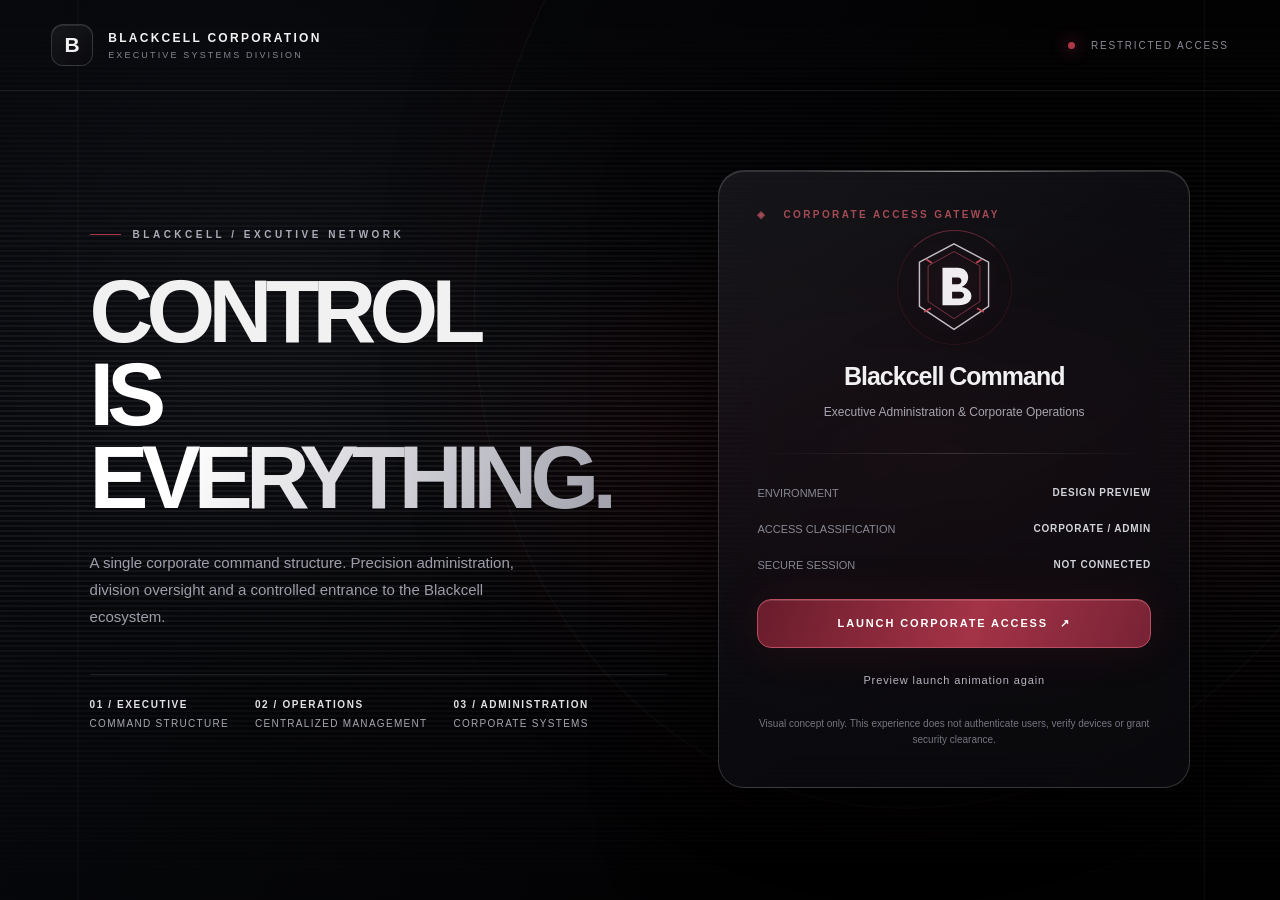
==== commit a2562546: "Add files via upload" ====
--- a/index.html
+++ b/index.html
@@ -16,10 +16,10 @@
 </style></head>
 <body>
 <div class="atmos"><div class="arch"></div></div><div class="lines"></div>
-<header><div class="identity"><div class="mark">B</div><div><strong>BLACKCELL CORPORATION</strong><small>EXECUTIVE SYSTEMS DIVISION</small></div></div><div class="header-right"><span class="status-dot"></span><span>RESTRICTED ACCESS</span><span class="preview">CONCEPT DEMO</span></div></header>
-<main><section class="hero"><div class="eyebrow">BLACKCELL // EXECUTIVE NETWORK</div><h1>CONTROL<br><span>IS EVERYTHING.</span><em> </em></h1><p>A single corporate command structure. Precision administration, division oversight and a controlled entrance to the Blackcell ecosystem.</p><div class="meta"><div><b>01 / EXECUTIVE</b> COMMAND STRUCTURE</div><div><b>02 / OPERATIONS</b> CENTRALIZED MANAGEMENT</div><div><b>03 / ADMINISTRATION</b> CORPORATE SYSTEMS</div></div></section>
+<header><div class="identity"><div class="mark">B</div><div><strong>BLACKCELL CORPORATION</strong><small>EXECUTIVE SYSTEMS DIVISION</small></div></div><div class="header-right"><span class="status-dot"></span><span>RESTRICTED ACCESS</span></div></header>
+<main><section class="hero"><div class="eyebrow">BLACKCELL / EXCUTIVE NETWORK</div><h1>CONTROL<br><span>IS EVERYTHING.</span><em> </em></h1><p>A single corporate command structure. Precision administration, division oversight and a controlled entrance to the Blackcell ecosystem.</p><div class="meta"><div><b>01 / EXECUTIVE</b> COMMAND STRUCTURE</div><div><b>02 / OPERATIONS</b> CENTRALIZED MANAGEMENT</div><div><b>03 / ADMINISTRATION</b> CORPORATE SYSTEMS</div></div></section>
 <aside class="access-card" aria-label="Corporate Access launch preview"><div class="title-signal">◈ &nbsp; CORPORATE ACCESS GATEWAY</div><div class="crest" aria-hidden="true"><svg viewBox="0 0 100 100" fill="none" xmlns="http://www.w3.org/2000/svg"><path d="M50 4 86 23V69L50 93 14 69V23L50 4Z" stroke="#c4bfc6" stroke-width="1.5"/><path d="M50 12 77 27V64L50 82 23 64V27L50 12Z" stroke="#7d3542"/><path d="M38 29V68H55C72 68 72 51 58 49 69 44 66 29 54 29H38ZM48 39H54C59 39 59 46 54 46H48V39ZM48 54H56C62 54 62 61 56 61H48V54Z" fill="#efedf0"/><path d="M21 20 27 24M79 20 73 24M19 75 26 71M81 75 74 71" stroke="#bd4656" stroke-width="1.8"/></svg></div><h2>Blackcell Command</h2><p class="sub">Executive Administration & Corporate Operations</p><div class="small-line"></div><div class="readout"><span>ENVIRONMENT</span><strong>DESIGN PREVIEW</strong></div><div class="readout"><span>ACCESS CLASSIFICATION</span><strong>CORPORATE / ADMIN</strong></div><div class="readout"><span>SECURE SESSION</span><strong>NOT CONNECTED</strong></div><button type="button" id="launch" class="launch">LAUNCH CORPORATE ACCESS <span aria-hidden="true">↗</span></button><button id="replay" type="button" class="secondary">Preview launch animation again</button><div class="disclaimer">Visual concept only. This experience does not authenticate users, verify devices or grant security clearance.</div></aside></main>
-<div class="footer"><span>© BLACKCELL CORPORATION · CONCEPT ENVIRONMENT</span><span>AN ORIGINAL CORPORATE / SURVIVAL-TECH VISUAL DIRECTION</span></div>
+
 <div class="sequence" id="sequence" role="dialog" aria-modal="true" aria-label="Corporate launch animation" aria-hidden="true"><div class="scan-grid"></div><div class="scanline"></div><button class="skip" id="skip" type="button">SKIP INTRO ↗</button><div class="sequence-center"><div class="ring"><svg viewBox="0 0 100 100" fill="none"><path d="M50 5 85 24V69L50 93 15 69V24L50 5Z" stroke="#d6cbd2" stroke-width="2"/><path d="M38 30V68H56C70 68 71 52 59 49 69 42 64 30 54 30H38ZM48 38H54C60 38 60 46 54 46H48V38ZM48 54H56C62 54 62 61 56 61H48V54Z" fill="#eee8ec"/></svg></div><h3>BLACKCELL</h3><p class="kicker">CORPORATE SYSTEMS / INITIALIZATION</p><div class="phase" id="phase" aria-live="polite">INITIALIZING INTERFACE</div><div class="track"><div class="bar"></div></div><div class="pct" id="pct">PREVIEW MODE</div><div class="reduced-note">No live security verification is performed.</div></div><div class="corner">CORPORATE SYSTEMS · DISPLAY SEQUENCE</div><div class="corner right">SECURITY-THEMED CONCEPT</div></div>
 <script>
 (()=>{const seq=document.getElementById('sequence'),phase=document.getElementById('phase'),pct=document.getElementById('pct');let timeouts=[];let running=false;const steps=[[0,'INITIALIZING CORPORATE INTERFACE'],[850,'LOADING EXECUTIVE SYSTEMS'],[1850,'ESTABLISHING COMMAND DISPLAY'],[2950,'PREPARING ADMINISTRATION CENTER'],[3850,'COMMAND CENTER READY']];function clean(){timeouts.forEach(clearTimeout);timeouts=[]}function go(){clean();location.href='dashboard.html'}function begin(){if(running)return;running=true;seq.classList.remove('done');seq.classList.add('active');seq.setAttribute('aria-hidden','false');const bar=seq.querySelector('.bar');bar.style.animation='none';void bar.offsetWidth;bar.style.animation='';steps.forEach(([t,v])=>timeouts.push(setTimeout(()=>{phase.textContent=v;pct.textContent=t>=3850?'OPENING DASHBOARD · PREVIEW':'DISPLAY SEQUENCE IN PROGRESS'},t)));timeouts.push(setTimeout(go,4600));document.getElementById('skip').focus()}document.getElementById('launch').addEventListener('click',begin);document.getElementById('replay').addEventListener('click',begin);document.getElementById('skip').addEventListener('click',go);document.addEventListener('keydown',e=>{if(e.key==='Escape'&&running){clean();running=false;seq.classList.remove('active');seq.setAttribute('aria-hidden','true')}})})();
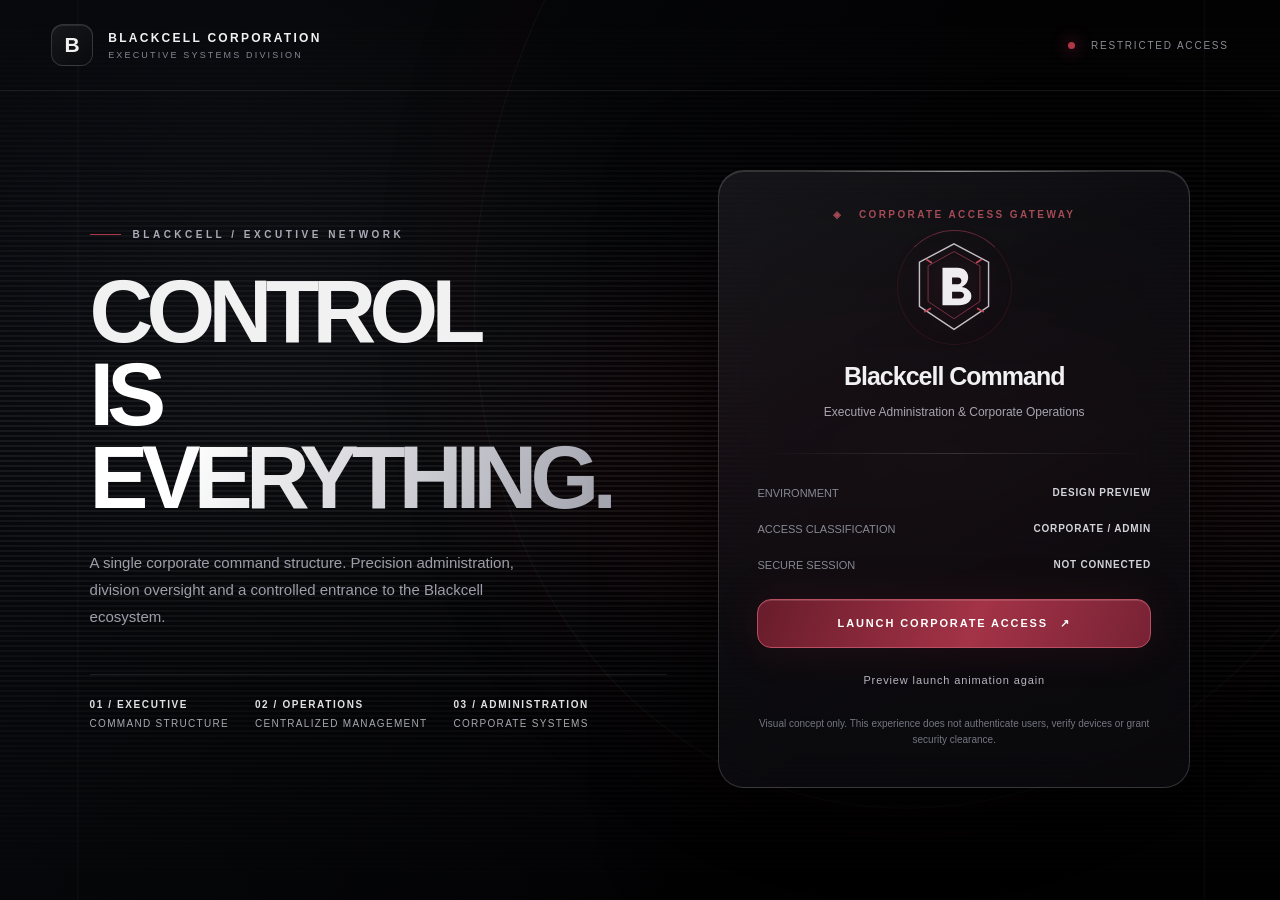
==== commit 9e8ded5f: "Add files via upload" ====
--- a/index.html
+++ b/index.html
@@ -7,7 +7,7 @@
 .arch{position:absolute;top:-39vh;left:38%;height:130vh;width:75vw;border:1px solid #ffffff0b;transform:rotate(19deg);border-radius:50%;box-shadow:inset 0 0 90px #ffffff04,0 0 120px #4f111017}
 .lines{position:fixed;inset:0;pointer-events:none;background:linear-gradient(90deg,transparent 6%,#ffffff08 6.08%,transparent 6.2%,transparent 94%,#ffffff08 94.08%,transparent 94.2%)}
 header{position:relative;z-index:2;display:flex;align-items:center;justify-content:space-between;gap:16px;padding:24px clamp(18px,4vw,68px);border-bottom:1px solid #ffffff12}.identity{display:flex;gap:15px;align-items:center}.mark{width:42px;height:42px;display:grid;place-items:center;border:1px solid #8d929949;border-radius:12px;background:linear-gradient(140deg,#35363b52,#0a0a0dd9);font-weight:800;font-size:21px;box-shadow:inset 0 1px #ffffff18}.identity strong{display:block;font-size:12px;letter-spacing:.19em}.identity small{display:block;color:#858692;letter-spacing:.24em;font-size:9px;margin-top:5px}.header-right{display:flex;align-items:center;gap:16px;font-size:10px;letter-spacing:.18em;color:#8a8b96}.status-dot{width:7px;height:7px;border-radius:100%;background:#af3748;box-shadow:0 0 16px #c63450}.preview{border:1px solid #ffffff21;border-radius:99px;padding:10px 14px;color:#b9b9c2}
-main{position:relative;z-index:1;min-height:calc(100vh - 94px);display:grid;grid-template-columns:minmax(0,1.1fr) minmax(320px,.9fr);align-items:center;gap:clamp(30px,4vw,90px);max-width:1480px;margin:auto;padding:70px clamp(22px,7vw,112px) 100px}.hero{max-width:700px}.eyebrow{display:flex;gap:12px;align-items:center;color:#aaabb7;font-size:10px;letter-spacing:.35em;font-weight:700}.eyebrow:before{content:"";height:1px;width:31px;background:#ab3549}.hero h1{font-size:clamp(56px,6.9vw,116px);font-weight:730;line-height:.94;letter-spacing:-.077em;margin:30px 0}.hero h1 em{font-style:normal;color:#7c7d87}.hero h1 span{display:block;background:linear-gradient(110deg,#fff 20%,#a6a6b1 88%);background-clip:text;-webkit-background-clip:text;color:transparent}.hero p{color:#9e9da9;font-size:15px;max-width:460px;line-height:1.8}.meta{display:flex;flex-wrap:wrap;gap:26px;margin-top:44px;padding-top:24px;border-top:1px solid #ffffff19;color:#a7a6b0;font-size:10px;letter-spacing:.13em}.meta b{display:block;color:#e1e0e4;letter-spacing:.16em;margin-bottom:8px;font-size:10px}.title-signal{letter-spacing:.24em;color:#a44b56;font-size:10px;margin-bottom:18px;font-weight:750}.access-card{position:relative;overflow:hidden;max-width:480px;width:100%;justify-self:end;border:1px solid #ffffff2a;border-radius:26px;padding:clamp(25px,3vw,43px);background:linear-gradient(150deg,#2c2b3270,#14141b85 35%,#0b0a0ec9);backdrop-filter:blur(32px);-webkit-backdrop-filter:blur(32px);box-shadow:0 36px 110px #000b,inset 0 1px #ffffff20;animation:rise 850ms cubic-bezier(.2,.8,.2,1) both}.access-card:before{content:"";height:1px;position:absolute;top:0;left:18%;right:18%;background:linear-gradient(90deg,transparent,#ffffff72,transparent)}.crest{margin:2px auto 25px;width:99px;height:99px;display:grid;place-items:center;position:relative}.crest svg{width:96px;height:96px;filter:drop-shadow(0 0 15px #bd304322)}.crest:after{content:"";position:absolute;inset:-8px;border:1px solid #a52a3931;border-radius:50%;animation:slowspin 20s linear infinite;border-top-color:#ad405a88}.access-card h2{text-align:center;font-size:25px;letter-spacing:-.04em;margin:0 0 8px}.access-card .sub{text-align:center;color:#a7a5b0;font-size:12px;line-height:1.6;margin-bottom:30px}.small-line{height:1px;background:linear-gradient(90deg,transparent,#ffffff25,transparent);margin:21px 0}.readout{display:flex;justify-content:space-between;gap:14px;padding:12px 0;font-size:11px}.readout span{color:#888994}.readout strong{color:#d3d3da;font-size:10px;letter-spacing:.08em}.launch{position:relative;overflow:hidden;border:1px solid #b94e60;border-radius:14px;display:flex;align-items:center;justify-content:center;gap:12px;width:100%;padding:17px 16px;margin-top:16px;color:white;background:linear-gradient(110deg,#681c2b,#a43347 55%,#782235);font-size:11px;font-weight:800;letter-spacing:.17em;box-shadow:0 0 45px #ad253622,inset 0 1px #ffffff21;transition:transform .2s,filter .2s}.launch:hover{filter:brightness(1.19);transform:translateY(-2px)}.launch:after{content:"";position:absolute;top:0;left:-100%;width:45%;height:100%;transform:skewX(-25deg);background:linear-gradient(90deg,transparent,#ffffff25,transparent);animation:glint 5s ease-in-out infinite}.secondary{display:block;text-align:center;background:transparent;border:0;color:#b8b6c0;margin:16px auto 0;letter-spacing:.08em;font-size:11px;padding:10px}.secondary:hover{color:white}.disclaimer{margin-top:20px;font-size:10px;line-height:1.65;color:#757681;text-align:center}.footer{position:fixed;bottom:24px;left:clamp(22px,4vw,68px);right:clamp(22px,4vw,68px);display:flex;justify-content:space-between;gap:20px;pointer-events:none;color:#666671;font-size:9px;letter-spacing:.13em;z-index:1}
+main{position:relative;z-index:1;min-height:calc(100vh - 94px);display:grid;grid-template-columns:minmax(0,1.1fr) minmax(320px,.9fr);align-items:center;gap:clamp(30px,4vw,90px);max-width:1480px;margin:auto;padding:70px clamp(22px,7vw,112px) 100px}.hero{max-width:700px}.eyebrow{display:flex;gap:12px;align-items:center;color:#aaabb7;font-size:10px;letter-spacing:.35em;font-weight:700}.eyebrow:before{content:"";height:1px;width:31px;background:#ab3549}.hero h1{font-size:clamp(56px,6.9vw,116px);font-weight:730;line-height:.94;letter-spacing:-.077em;margin:30px 0}.hero h1 em{font-style:normal;color:#7c7d87}.hero h1 span{display:block;background:linear-gradient(110deg,#fff 20%,#a6a6b1 88%);background-clip:text;-webkit-background-clip:text;color:transparent}.hero p{color:#9e9da9;font-size:15px;max-width:460px;line-height:1.8}.meta{display:flex;flex-wrap:wrap;gap:26px;margin-top:44px;padding-top:24px;border-top:1px solid #ffffff19;color:#a7a6b0;font-size:10px;letter-spacing:.13em}.meta b{display:block;color:#e1e0e4;letter-spacing:.16em;margin-bottom:8px;font-size:10px}.title-signal{text-align:center;letter-spacing:.24em;color:#a44b56;font-size:10px;margin-bottom:18px;font-weight:750}.access-card{position:relative;overflow:hidden;max-width:480px;width:100%;justify-self:end;border:1px solid #ffffff2a;border-radius:26px;padding:clamp(25px,3vw,43px);background:linear-gradient(150deg,#2c2b3270,#14141b85 35%,#0b0a0ec9);backdrop-filter:blur(32px);-webkit-backdrop-filter:blur(32px);box-shadow:0 36px 110px #000b,inset 0 1px #ffffff20;animation:rise 850ms cubic-bezier(.2,.8,.2,1) both}.access-card:before{content:"";height:1px;position:absolute;top:0;left:18%;right:18%;background:linear-gradient(90deg,transparent,#ffffff72,transparent)}.crest{margin:2px auto 25px;width:99px;height:99px;display:grid;place-items:center;position:relative}.crest svg{width:96px;height:96px;filter:drop-shadow(0 0 15px #bd304322)}.crest:after{content:"";position:absolute;inset:-8px;border:1px solid #a52a3931;border-radius:50%;animation:slowspin 20s linear infinite;border-top-color:#ad405a88}.access-card h2{text-align:center;font-size:25px;letter-spacing:-.04em;margin:0 0 8px}.access-card .sub{text-align:center;color:#a7a5b0;font-size:12px;line-height:1.6;margin-bottom:30px}.small-line{height:1px;background:linear-gradient(90deg,transparent,#ffffff25,transparent);margin:21px 0}.readout{display:flex;justify-content:space-between;gap:14px;padding:12px 0;font-size:11px}.readout span{color:#888994}.readout strong{color:#d3d3da;font-size:10px;letter-spacing:.08em}.launch{position:relative;overflow:hidden;border:1px solid #b94e60;border-radius:14px;display:flex;align-items:center;justify-content:center;gap:12px;width:100%;padding:17px 16px;margin-top:16px;color:white;background:linear-gradient(110deg,#681c2b,#a43347 55%,#782235);font-size:11px;font-weight:800;letter-spacing:.17em;box-shadow:0 0 45px #ad253622,inset 0 1px #ffffff21;transition:transform .2s,filter .2s}.launch:hover{filter:brightness(1.19);transform:translateY(-2px)}.launch:after{content:"";position:absolute;top:0;left:-100%;width:45%;height:100%;transform:skewX(-25deg);background:linear-gradient(90deg,transparent,#ffffff25,transparent);animation:glint 5s ease-in-out infinite}.secondary{display:block;text-align:center;background:transparent;border:0;color:#b8b6c0;margin:16px auto 0;letter-spacing:.08em;font-size:11px;padding:10px}.secondary:hover{color:white}.disclaimer{margin-top:20px;font-size:10px;line-height:1.65;color:#757681;text-align:center}.footer{position:fixed;bottom:24px;left:clamp(22px,4vw,68px);right:clamp(22px,4vw,68px);display:flex;justify-content:space-between;gap:20px;pointer-events:none;color:#666671;font-size:9px;letter-spacing:.13em;z-index:1}
 /* cinematic entry */
 .sequence{position:fixed;inset:0;z-index:50;display:grid;place-items:center;background:#020204;visibility:hidden;opacity:0;transition:opacity .36s,visibility .36s;overflow:hidden}.sequence.active{visibility:visible;opacity:1}.sequence.done{opacity:0;visibility:hidden}.sequence .scan-grid{position:absolute;inset:0;background-image:linear-gradient(#ffffff0b 1px,transparent 1px),linear-gradient(90deg,#ffffff0b 1px,transparent 1px);background-size:65px 65px;mask-image:radial-gradient(ellipse,#000 0%,transparent 73%);opacity:.45;transform:perspective(300px) rotateX(18deg) scale(1.35)}.scanline{position:absolute;left:0;right:0;top:-10%;height:3px;background:#bc2c45;box-shadow:0 0 22px 4px #b82040,0 0 90px 14px #b8204040;opacity:0}.sequence.active .scanline{animation:scanning 2.9s cubic-bezier(.23,.58,.34,1) .25s forwards}.sequence-center{position:relative;text-align:center;width:min(610px,87vw);z-index:2;display:flex;align-items:center;flex-direction:column}.ring{width:180px;height:180px;border:1px solid #a52c444a;border-radius:50%;display:grid;place-items:center;position:relative;box-shadow:0 0 0 17px #a52c4308,0 0 0 35px #a52c4304,0 0 50px #ad1d3313}.ring:before{content:"";position:absolute;inset:-12px;border-radius:50%;border:2px dashed #ad2c414a;animation:slowspin 5s linear infinite}.ring svg{width:100px;height:100px}.sequence h3{margin:44px 0 5px;font-size:clamp(26px,4vw,42px);letter-spacing:.19em;font-weight:650}.sequence .kicker{color:#848591;letter-spacing:.32em;font-size:10px;margin:0 0 30px}.phase{height:22px;color:#c2c1c9;letter-spacing:.2em;font-size:11px;margin-top:20px}.track{height:2px;background:#ffffff18;width:min(380px,80vw);margin-top:20px;overflow:hidden}.bar{height:100%;width:0;background:linear-gradient(90deg,#7e2334,#e16578);box-shadow:0 0 18px #df4058}.sequence.active .bar{animation:fillbar 4.2s ease-in-out forwards}.pct{color:#92929a;font-size:10px;letter-spacing:.2em;margin-top:12px}.corner{position:absolute;color:#666772;font-size:9px;letter-spacing:.16em;left:40px;bottom:34px}.corner.right{left:auto;right:40px}.skip{position:absolute;top:25px;right:28px;background:#19191d;border:1px solid #ffffff2e;color:#c5c4ce;padding:10px 15px;border-radius:40px;font-size:10px;letter-spacing:.14em;z-index:2}.skip:hover{border-color:#bd6576}.reduced-note{color:#8b8993;font-size:10px;margin-top:8px}
 @keyframes rise{from{opacity:0;transform:translateY(26px) scale(.98)}to{opacity:1;transform:none}}@keyframes slowspin{to{transform:rotate(360deg)}}@keyframes glint{0%,30%{left:-100%}49%,100%{left:140%}}@keyframes scanning{0%{top:-10%;opacity:0}10%{opacity:.8}86%{opacity:.8}100%{top:110%;opacity:0}}@keyframes fillbar{0%{width:0}15%{width:14%}40%{width:41%}60%{width:58%}90%{width:94%}100%{width:100%}}
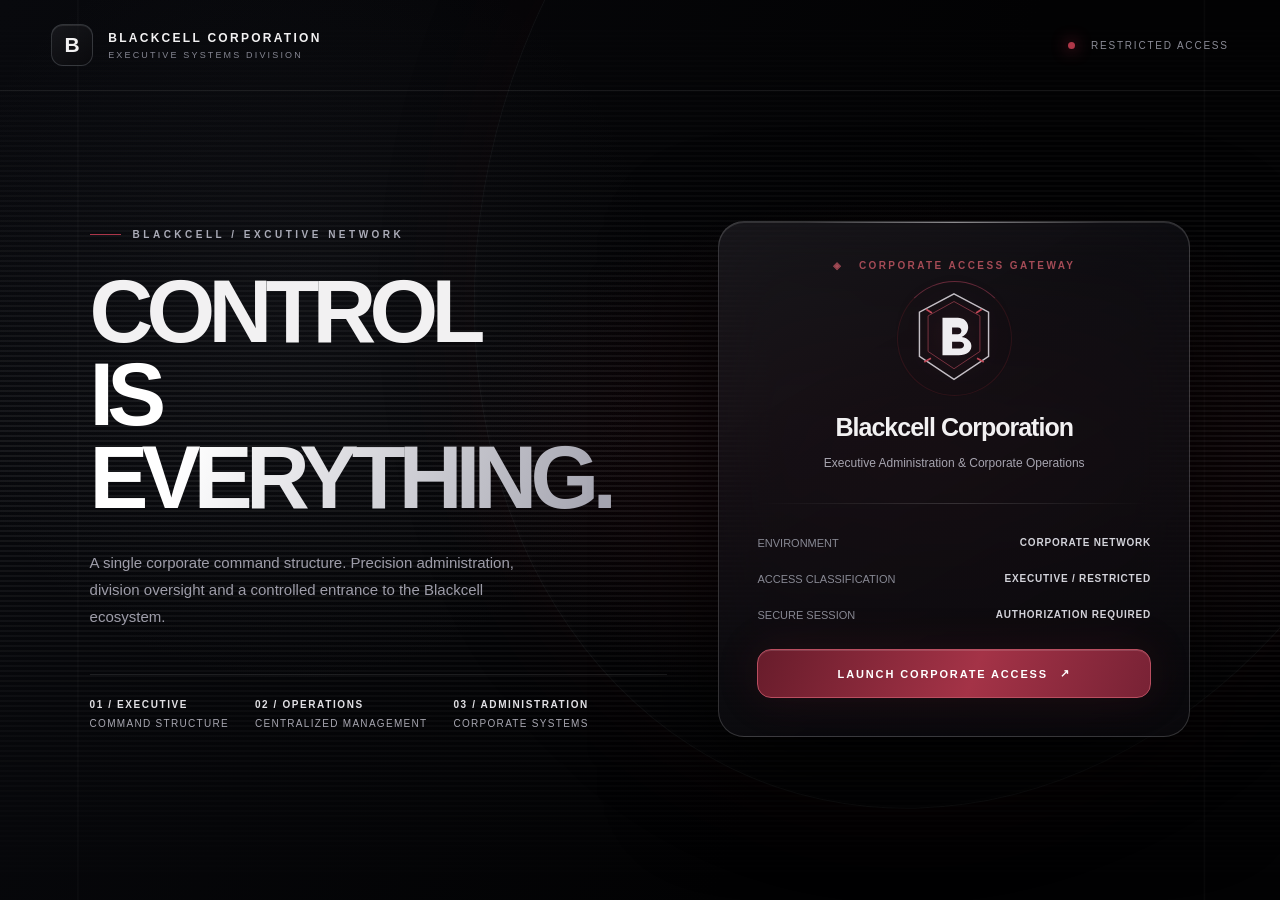
==== commit 87687094: "Add files via upload" ====
--- a/index.html
+++ b/index.html
@@ -18,9 +18,9 @@
 <div class="atmos"><div class="arch"></div></div><div class="lines"></div>
 <header><div class="identity"><div class="mark">B</div><div><strong>BLACKCELL CORPORATION</strong><small>EXECUTIVE SYSTEMS DIVISION</small></div></div><div class="header-right"><span class="status-dot"></span><span>RESTRICTED ACCESS</span></div></header>
 <main><section class="hero"><div class="eyebrow">BLACKCELL / EXCUTIVE NETWORK</div><h1>CONTROL<br><span>IS EVERYTHING.</span><em> </em></h1><p>A single corporate command structure. Precision administration, division oversight and a controlled entrance to the Blackcell ecosystem.</p><div class="meta"><div><b>01 / EXECUTIVE</b> COMMAND STRUCTURE</div><div><b>02 / OPERATIONS</b> CENTRALIZED MANAGEMENT</div><div><b>03 / ADMINISTRATION</b> CORPORATE SYSTEMS</div></div></section>
-<aside class="access-card" aria-label="Corporate Access launch preview"><div class="title-signal">◈ &nbsp; CORPORATE ACCESS GATEWAY</div><div class="crest" aria-hidden="true"><svg viewBox="0 0 100 100" fill="none" xmlns="http://www.w3.org/2000/svg"><path d="M50 4 86 23V69L50 93 14 69V23L50 4Z" stroke="#c4bfc6" stroke-width="1.5"/><path d="M50 12 77 27V64L50 82 23 64V27L50 12Z" stroke="#7d3542"/><path d="M38 29V68H55C72 68 72 51 58 49 69 44 66 29 54 29H38ZM48 39H54C59 39 59 46 54 46H48V39ZM48 54H56C62 54 62 61 56 61H48V54Z" fill="#efedf0"/><path d="M21 20 27 24M79 20 73 24M19 75 26 71M81 75 74 71" stroke="#bd4656" stroke-width="1.8"/></svg></div><h2>Blackcell Command</h2><p class="sub">Executive Administration & Corporate Operations</p><div class="small-line"></div><div class="readout"><span>ENVIRONMENT</span><strong>DESIGN PREVIEW</strong></div><div class="readout"><span>ACCESS CLASSIFICATION</span><strong>CORPORATE / ADMIN</strong></div><div class="readout"><span>SECURE SESSION</span><strong>NOT CONNECTED</strong></div><button type="button" id="launch" class="launch">LAUNCH CORPORATE ACCESS <span aria-hidden="true">↗</span></button><button id="replay" type="button" class="secondary">Preview launch animation again</button><div class="disclaimer">Visual concept only. This experience does not authenticate users, verify devices or grant security clearance.</div></aside></main>
+<aside class="access-card" aria-label="Corporate Access launch preview"><div class="title-signal">◈ &nbsp; CORPORATE ACCESS GATEWAY</div><div class="crest" aria-hidden="true"><svg viewBox="0 0 100 100" fill="none" xmlns="http://www.w3.org/2000/svg"><path d="M50 4 86 23V69L50 93 14 69V23L50 4Z" stroke="#c4bfc6" stroke-width="1.5"/><path d="M50 12 77 27V64L50 82 23 64V27L50 12Z" stroke="#7d3542"/><path d="M38 29V68H55C72 68 72 51 58 49 69 44 66 29 54 29H38ZM48 39H54C59 39 59 46 54 46H48V39ZM48 54H56C62 54 62 61 56 61H48V54Z" fill="#efedf0"/><path d="M21 20 27 24M79 20 73 24M19 75 26 71M81 75 74 71" stroke="#bd4656" stroke-width="1.8"/></svg></div><h2>Blackcell Corporation</h2><p class="sub">Executive Administration & Corporate Operations</p><div class="small-line"></div><div class="readout"><span>ENVIRONMENT</span><strong>CORPORATE NETWORK</strong></div><div class="readout"><span>ACCESS CLASSIFICATION</span><strong>EXECUTIVE / RESTRICTED</strong></div><div class="readout"><span>SECURE SESSION</span><strong>AUTHORIZATION REQUIRED</strong></div><button type="button" id="launch" class="launch">LAUNCH CORPORATE ACCESS <span aria-hidden="true">↗</span></button></aside></main>
 
 <div class="sequence" id="sequence" role="dialog" aria-modal="true" aria-label="Corporate launch animation" aria-hidden="true"><div class="scan-grid"></div><div class="scanline"></div><button class="skip" id="skip" type="button">SKIP INTRO ↗</button><div class="sequence-center"><div class="ring"><svg viewBox="0 0 100 100" fill="none"><path d="M50 5 85 24V69L50 93 15 69V24L50 5Z" stroke="#d6cbd2" stroke-width="2"/><path d="M38 30V68H56C70 68 71 52 59 49 69 42 64 30 54 30H38ZM48 38H54C60 38 60 46 54 46H48V38ZM48 54H56C62 54 62 61 56 61H48V54Z" fill="#eee8ec"/></svg></div><h3>BLACKCELL</h3><p class="kicker">CORPORATE SYSTEMS / INITIALIZATION</p><div class="phase" id="phase" aria-live="polite">INITIALIZING INTERFACE</div><div class="track"><div class="bar"></div></div><div class="pct" id="pct">PREVIEW MODE</div><div class="reduced-note">No live security verification is performed.</div></div><div class="corner">CORPORATE SYSTEMS · DISPLAY SEQUENCE</div><div class="corner right">SECURITY-THEMED CONCEPT</div></div>
 <script>
-(()=>{const seq=document.getElementById('sequence'),phase=document.getElementById('phase'),pct=document.getElementById('pct');let timeouts=[];let running=false;const steps=[[0,'INITIALIZING CORPORATE INTERFACE'],[850,'LOADING EXECUTIVE SYSTEMS'],[1850,'ESTABLISHING COMMAND DISPLAY'],[2950,'PREPARING ADMINISTRATION CENTER'],[3850,'COMMAND CENTER READY']];function clean(){timeouts.forEach(clearTimeout);timeouts=[]}function go(){clean();location.href='dashboard.html'}function begin(){if(running)return;running=true;seq.classList.remove('done');seq.classList.add('active');seq.setAttribute('aria-hidden','false');const bar=seq.querySelector('.bar');bar.style.animation='none';void bar.offsetWidth;bar.style.animation='';steps.forEach(([t,v])=>timeouts.push(setTimeout(()=>{phase.textContent=v;pct.textContent=t>=3850?'OPENING DASHBOARD · PREVIEW':'DISPLAY SEQUENCE IN PROGRESS'},t)));timeouts.push(setTimeout(go,4600));document.getElementById('skip').focus()}document.getElementById('launch').addEventListener('click',begin);document.getElementById('replay').addEventListener('click',begin);document.getElementById('skip').addEventListener('click',go);document.addEventListener('keydown',e=>{if(e.key==='Escape'&&running){clean();running=false;seq.classList.remove('active');seq.setAttribute('aria-hidden','true')}})})();
+(()=>{const seq=document.getElementById('sequence'),phase=document.getElementById('phase'),pct=document.getElementById('pct');let timeouts=[];let running=false;const steps=[[0,'INITIALIZING CORPORATE INTERFACE'],[850,'LOADING EXECUTIVE SYSTEMS'],[1850,'ESTABLISHING COMMAND DISPLAY'],[2950,'PREPARING ADMINISTRATION CENTER'],[3850,'COMMAND CENTER READY']];function clean(){timeouts.forEach(clearTimeout);timeouts=[]}function go(){clean();location.href='dashboard.html'}function begin(){if(running)return;running=true;seq.classList.remove('done');seq.classList.add('active');seq.setAttribute('aria-hidden','false');const bar=seq.querySelector('.bar');bar.style.animation='none';void bar.offsetWidth;bar.style.animation='';steps.forEach(([t,v])=>timeouts.push(setTimeout(()=>{phase.textContent=v;pct.textContent=t>=3850?'OPENING DASHBOARD · PREVIEW':'DISPLAY SEQUENCE IN PROGRESS'},t)));timeouts.push(setTimeout(go,4600));document.getElementById('skip').focus()}document.getElementById('launch').addEventListener('click',begin);document.getElementById('skip').addEventListener('click',go);document.addEventListener('keydown',e=>{if(e.key==='Escape'&&running){clean();running=false;seq.classList.remove('active');seq.setAttribute('aria-hidden','true')}})})();
 </script></body></html>
